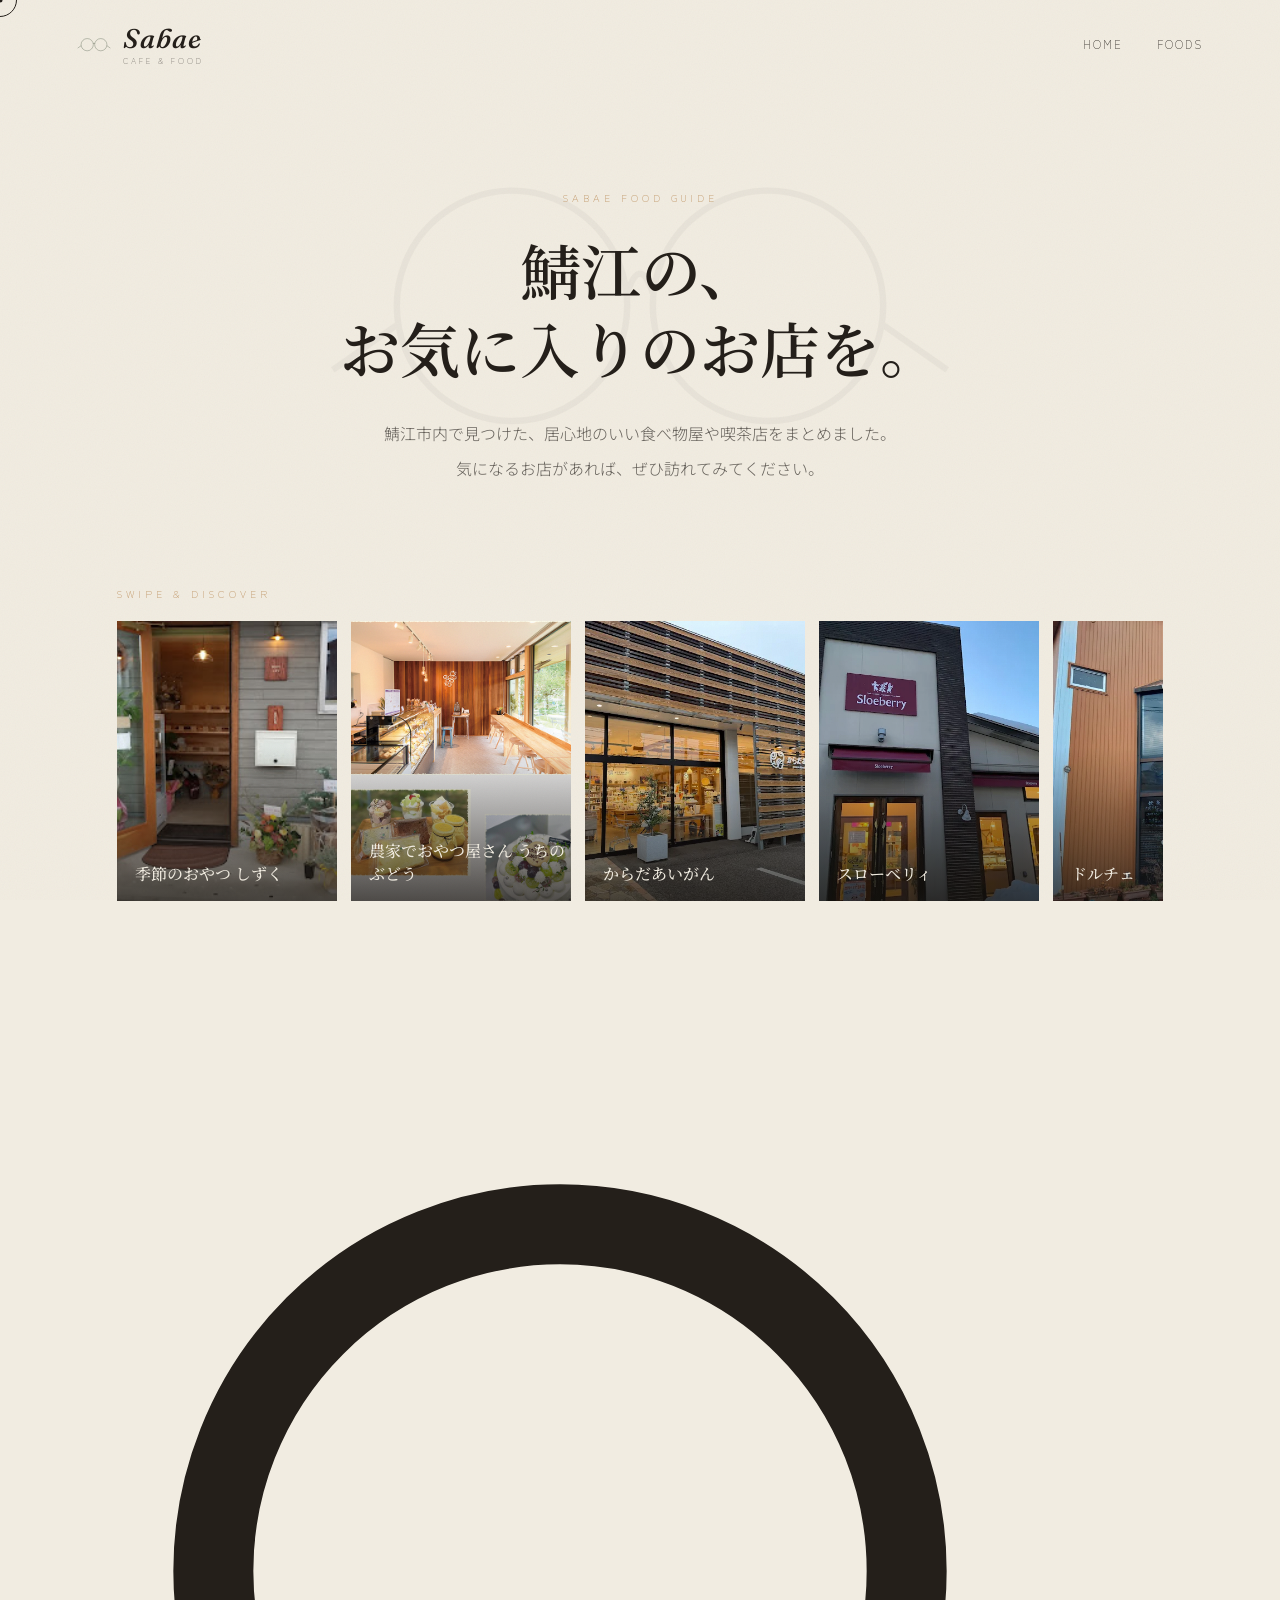
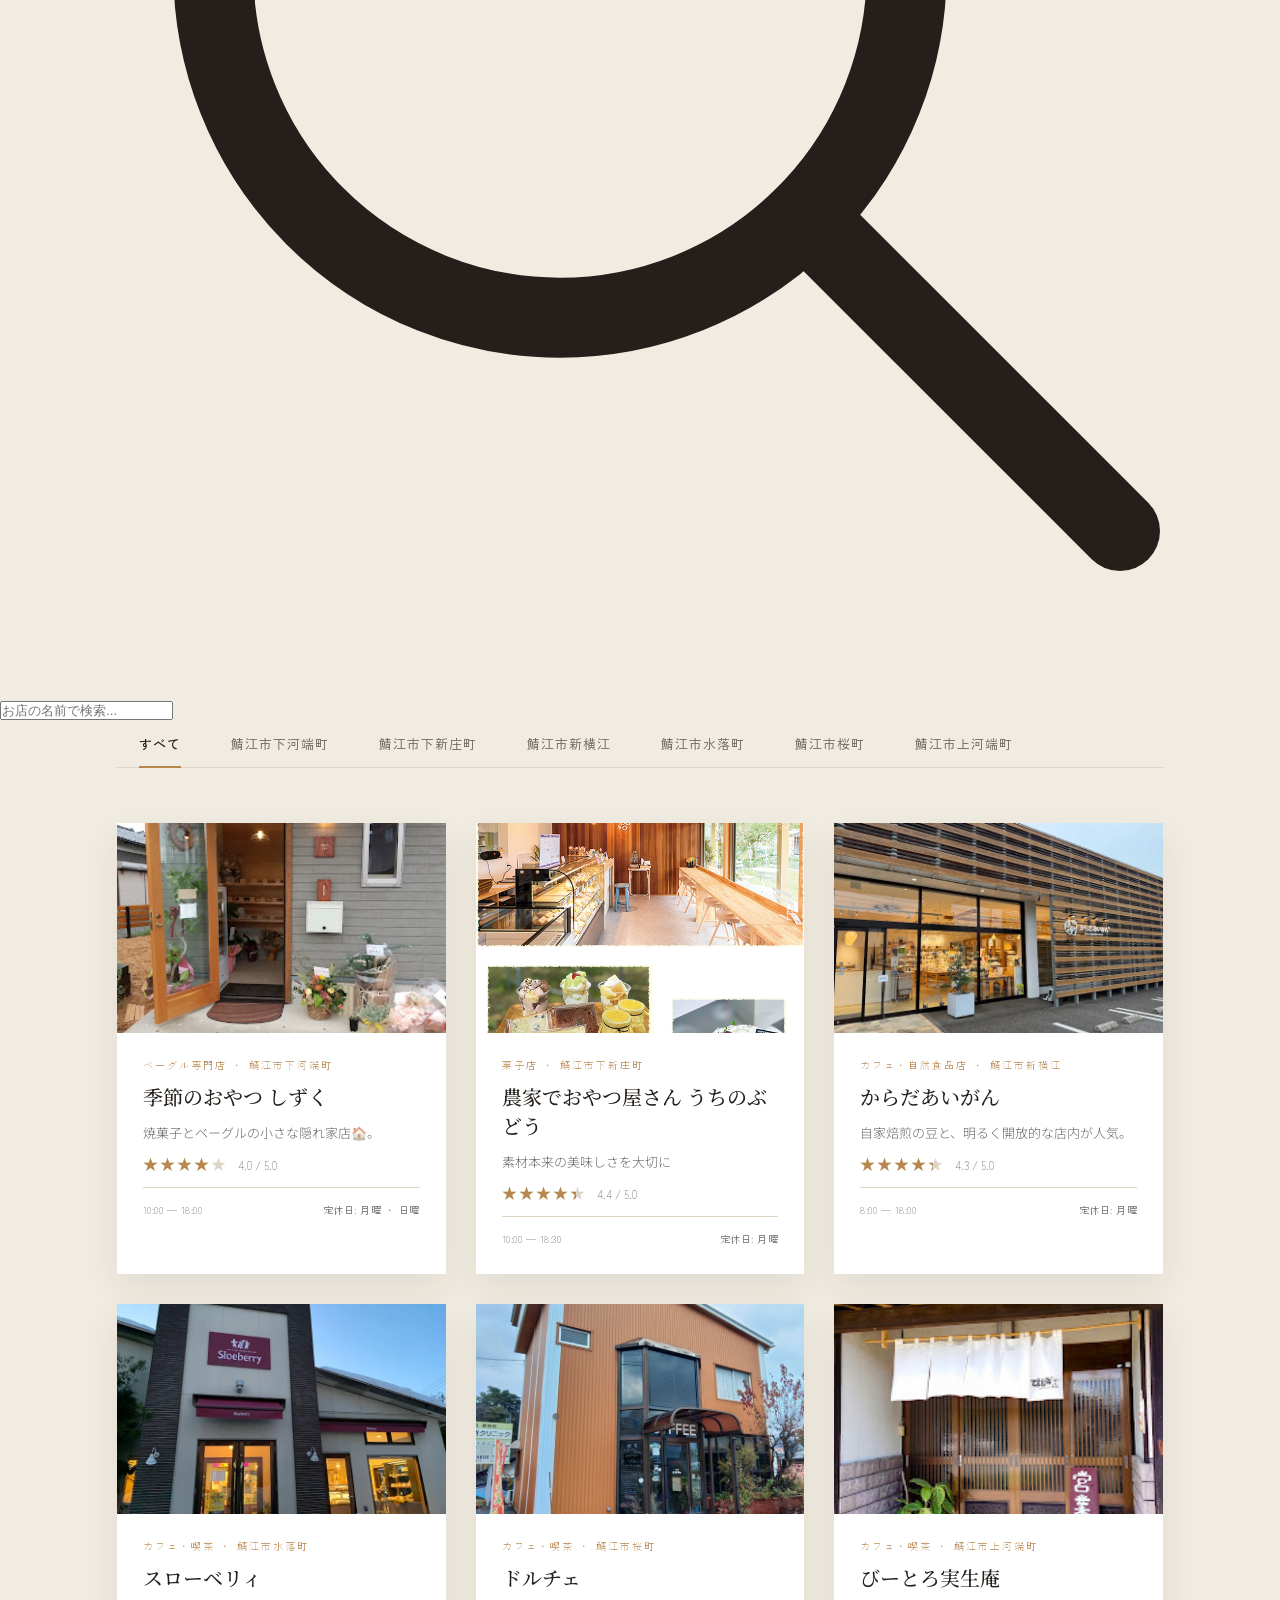
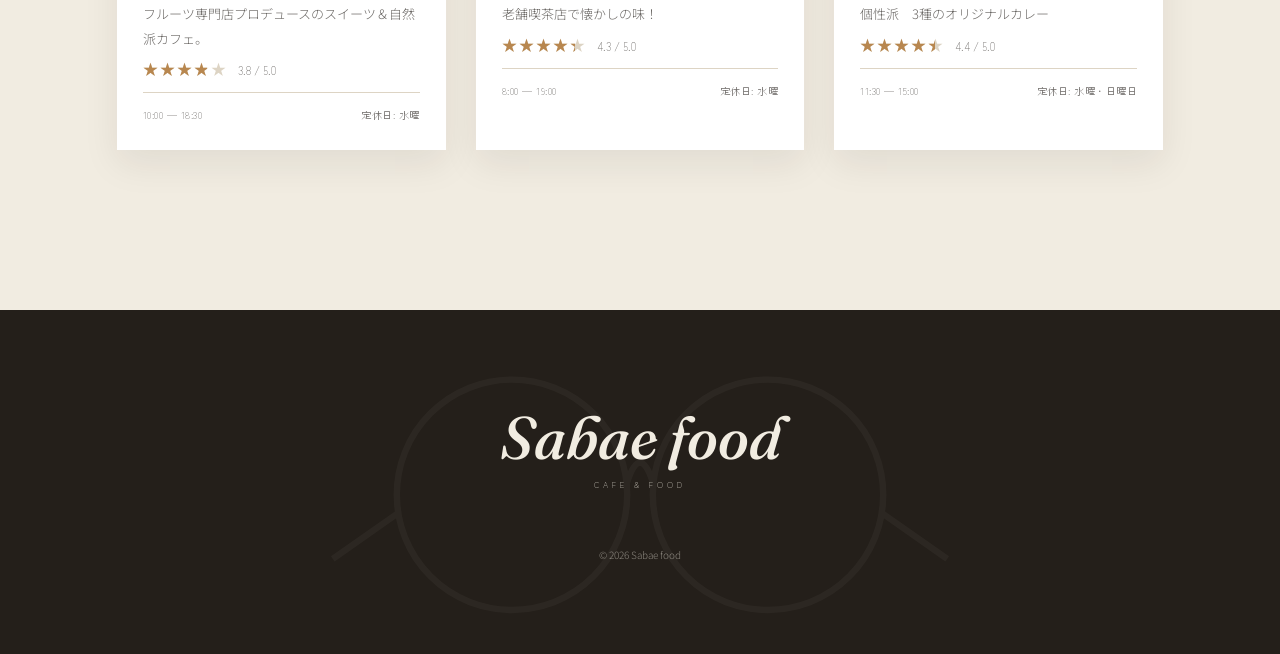
==== cafes.html @ 4b4a10e7 "Add files via upload" ====
<!DOCTYPE html>
<html lang="ja">

<head>
    <meta charset="UTF-8">
    <meta name="viewport" content="width=device-width, initial-scale=1.0">

    <title>鯖江の食べ物 Sabae food</title>

    <link rel="preconnect" href="https://fonts.googleapis.com">
    <link rel="preconnect" href="https://fonts.gstatic.com" crossorigin>
    <link href="https://fonts.googleapis.com/css2?family=Fraunces:ital,opsz,wght@0,9..144,300;0,9..144,500;1,9..144,400;1,9..144,500&family=Noto+Serif+JP:wght@400;500;600&family=Noto+Sans+JP:wght@300;400;500&family=Zen+Kaku+Gothic+New:wght@400;500&display=swap" rel="stylesheet">

    <link rel="stylesheet" href="style.css">
</head>

<body>

    <svg width="0" height="0" style="position:absolute">
        <symbol id="ring-mark" viewBox="0 0 100 100">
            <circle cx="30" cy="52" r="18" fill="none" stroke="currentColor" stroke-width="1" />
            <circle cx="70" cy="52" r="18" fill="none" stroke="currentColor" stroke-width="1" />
            <path d="M48,50 Q50,44 52,50" fill="none" stroke="currentColor" stroke-width="1" />
            <path d="M12,55 L2,62" fill="none" stroke="currentColor" stroke-width="1" />
            <path d="M88,55 L98,62" fill="none" stroke="currentColor" stroke-width="1" />
        </symbol>
    </svg>

    <div class="grain" aria-hidden="true"></div>

    <div class="cursor-dot" aria-hidden="true"></div>
    <div class="cursor-ring" aria-hidden="true"></div>

    <!-- HEADER -->
    <header>
        <a href="index.html" class="logo">
            <svg class="logo-ring" id="logoRing" viewBox="0 0 100 100">
                <use href="#ring-mark"></use>
            </svg>
            <span class="logo-text">
                <span class="logo-word">Sabae</span>
                <small>CAFE & FOOD</small>
            </span>
        </a>

        <nav>
            <a href="index.html">HOME</a>
            <a href="cafes.html" class="active">FOODS</a>
        </nav>
    </header>


    <!-- PAGE INTRO -->
    <section class="cafes-hero">

        <svg class="intro-watermark" viewBox="0 0 100 100" aria-hidden="true">
            <use href="#ring-mark"></use>
        </svg>

        <p class="section-label">SABAE FOOD GUIDE</p>

        <h1>
            鯖江の、<br>
            お気に入りのお店を。
        </h1>

        <p class="cafes-hero-text">
            鯖江市内で見つけた、居心地のいい食べ物屋や喫茶店をまとめました。
            気になるお店があれば、ぜひ訪れてみてください。
        </p>

    </section>


    <!-- SWIPE DISCOVER -->
    <section class="swipe-section">

        <p class="section-label swipe-label">SWIPE &amp; DISCOVER</p>

        <div class="swipe-strip" id="swipeStrip">
            <!-- cafes-render.js がここに写真を自動で並べます -->
        </div>

    </section>


    <!-- SEARCH -->
    <section class="search-section">

        <div class="search-bar">
            <svg class="search-icon" viewBox="0 0 24 24" aria-hidden="true">
                <circle cx="10.5" cy="10.5" r="6.5" fill="none" stroke="currentColor" stroke-width="1.5" />
                <line x1="15.5" y1="15.5" x2="21" y2="21" stroke="currentColor" stroke-width="1.5" stroke-linecap="round" />
            </svg>
            <input type="text" id="cafeSearch" class="search-input" placeholder="お店の名前で検索...">
        </div>

    </section>


    <!-- CAFE LIST -->
    <section class="cafes-list">

        <div class="area-filters" id="areaFilters">
            <!-- cafes-render.js がここにエリアボタンを自動で並べます -->
        </div>

        <div class="cafe-grid" id="cafeGrid">
            <!-- cafes-render.js がここに自動でカードを並べます -->
        </div>

    </section>


    <!-- DETAIL MODAL -->
    <div class="modal-overlay" id="modalOverlay">

        <div class="modal" id="modalCard">

            <button class="modal-close" id="modalClose" aria-label="閉じる">&times;</button>

            <div class="modal-image">
                <img id="modalImage" src="" alt="">
            </div>

            <div class="modal-body">

                <p class="modal-genre" id="modalGenre"></p>

                <h3 id="modalName"></h3>

                <p class="modal-comment" id="modalComment"></p>

                <div class="rating-row">
                    <span class="stars stars--light" id="modalStars"></span>
                    <span class="rating-num rating-num--light" id="modalRatingNum"></span>
                </div>

            <div class="modal-meta">
                    <p><span>ADDRESS</span><span id="modalAddress"></span></p>
                    <p><span>OPEN</span><span id="modalHours"></span></p>
                    <p><span>CLOSED</span><span id="modalClosed"></span></p>
                </div>

                <div class="modal-map">
                    <iframe
                        id="modalMapFrame"
                        src=""
                        loading="lazy"
                        referrerpolicy="no-referrer-when-downgrade">
                    </iframe>
                </div>

            </div>

        </div>

    </div>     
    <!-- FOOTER -->
    <footer>

        <svg class="footer-ring" viewBox="0 0 100 100" aria-hidden="true">
            <use href="#ring-mark"></use>
        </svg>

        <div class="footer-logo">
            Sabae food
        </div>

        <p>
            CAFE & FOOD
        </p>

        <small>
            © 2026 Sabae food
        </small>

    </footer>


    <script src="script.js"></script>
    <script src="cafes-data.js?v=4"></script>
    <script src="cafes-render.js?v=4"></script>

</body>

</html>
---- style.css ----
@import url('https://fonts.googleapis.com/css2?family=Fraunces:ital,opsz,wght@0,9..144,300;0,9..144,500;1,9..144,400;1,9..144,500&family=Noto+Serif+JP:wght@400;500;600&family=Noto+Sans+JP:wght@300;400;500&family=Zen+Kaku+Gothic+New:wght@400;500&display=swap');


:root {

    /* -- kinari / ink / forest / amber / washi / ember -- */
    --kinari: #f1ece1;
    --sumi:   #241f1a;
    --mori:   #4b5a45;
    --kohaku: #b8874f;
    --washi:  #ddd4c4;
    --beni:   #9c5031;

    --sumi-soft: rgba(36, 31, 26, 0.68);

    --font-display: "Fraunces", serif;
    --font-jp-head: "Noto Serif JP", serif;
    --font-body: "Noto Sans JP", sans-serif;
    --font-utility: "Zen Kaku Gothic New", sans-serif;

}


* {
    margin: 0;
    padding: 0;
    box-sizing: border-box;
}


html {
    scroll-behavior: smooth;
}


body {
    background: var(--kinari);
    color: var(--sumi);
    font-family: var(--font-body);
    font-weight: 300;
    overflow-x: hidden;
}


@media (pointer: fine) {
    body.cursor-active,
    body.cursor-active a,
    body.cursor-active button {
        cursor: none;
    }
}


/* =========================
   TEXTURE + CURSOR
========================= */

.grain {
    position: fixed;
    inset: 0;

    z-index: 999;

    pointer-events: none;

    opacity: 0.05;
    mix-blend-mode: multiply;

    background-image: url("data:image/svg+xml;utf8,<svg xmlns='http://www.w3.org/2000/svg'><filter id='n'><feTurbulence type='fractalNoise' baseFrequency='0.85' numOctaves='2' stitchTiles='stitch'/></filter><rect width='100%25' height='100%25' filter='url(%23n)'/></svg>");
}


.cursor-dot,
.cursor-ring {
    position: fixed;
    top: 0;
    left: 0;

    pointer-events: none;

    z-index: 1200;

    border-radius: 50%;

    transform: translate(-50%, -50%);

    opacity: 0;

    transition: opacity 0.3s;
}


.cursor-dot {
    width: 5px;
    height: 5px;

    background: var(--sumi);
}


.cursor-ring {
    width: 34px;
    height: 34px;

    border: 1px solid var(--sumi);

    transition: opacity 0.3s, width 0.25s, height 0.25s, border-color 0.25s;
}


.cursor-ring.hovering {
    width: 54px;
    height: 54px;

    border-color: var(--kohaku);
}


body.cursor-active .cursor-dot,
body.cursor-active .cursor-ring {
    opacity: 1;
}


/* =========================
   RING MARK (shared signature)
========================= */

svg[viewBox="0 0 100 100"] use,
.logo-ring,
.hero-ring,
.intro-watermark,
.story-watermark,
.footer-ring {
    color: currentColor;
}


/* =========================
   INTRO LOADER（開いた瞬間の演出）
========================= */

body.intro-active {
    overflow: hidden;
}


.intro-loader {
    position: fixed;
    inset: 0;

    z-index: 2000;

    display: flex;
    flex-direction: column;
    align-items: center;
    justify-content: center;
    gap: 26px;

    background: var(--sumi);

    clip-path: circle(150% at 50% 50%);

    transition:
        clip-path 0.9s cubic-bezier(.83, 0, .17, 1) 2.15s,
        transform 0.9s cubic-bezier(.83, 0, .17, 1) 2.15s,
        opacity 0.5s ease 2.6s;
}


.intro-loader.hide {
    clip-path: circle(0% at 50% 50%);
    transform: scale(1.1);
    opacity: 0;
    pointer-events: none;
}


.intro-shockwave {
    position: absolute;

    top: 50%;
    left: 50%;
    transform: translate(-50%, -50%);

    width: 120px;
    height: 120px;

    border: 1px solid var(--kohaku);
    border-radius: 50%;

    opacity: 0.9;

    animation: shockwaveExpand 1.1s cubic-bezier(.16, 1, .3, 1) forwards 0.05s;
}


@keyframes shockwaveExpand {
    to {
        width: 1000px;
        height: 1000px;
        border-width: 0;
        opacity: 0;
    }
}


.intro-loader-ring {
    width: 78px;
    height: 78px;

    color: var(--kinari);

    opacity: 0;

    filter: drop-shadow(0 0 14px rgba(184, 135, 79, 0.85));

    animation: introRingBurst 0.7s cubic-bezier(.34, 1.56, .64, 1) forwards;
}


@keyframes introRingBurst {
    0% {
        opacity: 0;
        transform: scale(0.2) rotate(-140deg);
    }
    65% {
        opacity: 1;
        transform: scale(1.18) rotate(10deg);
    }
    100% {
        opacity: 1;
        transform: scale(1) rotate(0deg);
    }
}


.intro-loader-ring circle,
.intro-loader-ring path {
    stroke-width: 0.8;

    stroke-dasharray: 300;
    stroke-dashoffset: 300;

    animation: introRingDraw 0.5s cubic-bezier(.65, 0, .35, 1) forwards 0.1s;
}

.intro-loader-ring circle:nth-child(1) { animation-delay: 0.1s; }
.intro-loader-ring circle:nth-child(2) { animation-delay: 0.16s; }
.intro-loader-ring path:nth-child(3) { animation-delay: 0.22s; }
.intro-loader-ring path:nth-child(4) { animation-delay: 0.28s; }
.intro-loader-ring path:nth-child(5) { animation-delay: 0.34s; }


@keyframes introRingDraw {
    to {
        stroke-dashoffset: 0;
    }
}


.intro-loader-text {
    display: flex;
    flex-direction: column;
    align-items: center;

    color: var(--kinari);
}


.intro-loader-word {
    font-family: var(--font-display);
    font-style: italic;
    font-weight: 500;

    font-size: 48px;
    letter-spacing: 22px;

    opacity: 0;

    text-shadow: 0 0 22px rgba(184, 135, 79, 0.55);

    animation: introWordPunch 0.65s cubic-bezier(.34, 1.56, .64, 1) forwards 0.55s;
}


@keyframes introWordPunch {
    0% {
        opacity: 0;
        letter-spacing: 22px;
        transform: scale(1.6);
    }
    60% {
        opacity: 1;
        letter-spacing: 0px;
        transform: scale(0.95);
    }
    100% {
        opacity: 1;
        letter-spacing: 2px;
        transform: scale(1);
    }
}


.intro-loader-line {
    display: block;

    width: 0;
    height: 2px;

    margin: 14px 0;

    background: var(--kohaku);
    box-shadow: 0 0 12px rgba(184, 135, 79, 0.9);

    animation: introLineSnap 0.25s cubic-bezier(.65, 0, .35, 1) forwards 1.05s;
}


@keyframes introLineSnap {
    to {
        width: 90px;
    }
}


.intro-loader-text small {
    font-family: var(--font-utility);
    font-size: 10px;
    letter-spacing: 7px;

    opacity: 0;

    animation: introSmallIn 0.5s ease forwards 1.25s;
}


@keyframes introSmallIn {
    to {
        opacity: 0.75;
    }
}


.intro-flash {
    position: absolute;
    inset: 0;

    background: var(--kinari);

    opacity: 0;

    pointer-events: none;

    animation: introFlashPulse 0.3s ease forwards 1.95s;
}


@keyframes introFlashPulse {
    0% {
        opacity: 0;
    }
    50% {
        opacity: 0.9;
    }
    100% {
        opacity: 0;
    }
}


/* =========================
   HEADER
========================= */

header {
    position: fixed;
    top: 0;
    left: 0;

    width: 100%;

    padding: 22px 6%;

    display: flex;
    justify-content: space-between;
    align-items: center;

    z-index: 1000;

    transition: 0.4s;
}


header.scrolled {
    background: rgba(241, 236, 225, 0.92);
    backdrop-filter: blur(10px);

    padding: 15px 6%;
}


.logo {
    display: flex;
    align-items: center;
    gap: 12px;

    color: var(--sumi);
    text-decoration: none;
}


.logo-ring {
    width: 34px;
    height: 34px;

    color: var(--mori);

    transform: rotate(var(--scroll-rotate, 0deg));

    transition: color 0.3s;
}


.logo-text {
    display: flex;
    flex-direction: column;
}


.logo-word {
    font-family: var(--font-display);
    font-style: italic;
    font-weight: 500;

    font-size: 27px;
    letter-spacing: 1px;
}


.logo-text small {
    font-family: var(--font-utility);
    font-size: 8px;
    letter-spacing: 3px;

    color: var(--sumi-soft);
}


nav {
    display: flex;
    gap: 34px;
}


nav a {
    position: relative;

    display: flex;
    align-items: center;
    gap: 6px;

    color: inherit;
    text-decoration: none;

    font-family: var(--font-utility);
    font-size: 11px;
    letter-spacing: 2px;
}


.nav-index {
    font-family: var(--font-jp-head);
    font-size: 11px;

    color: var(--kohaku);

    opacity: 0.85;
}


nav a::after {
    content: "";

    position: absolute;

    left: 0;
    bottom: -6px;

    width: 0;
    height: 1px;

    background: var(--sumi);

    transition: 0.3s;
}


nav a:hover::after {
    width: 100%;
}


/* =========================
   HERO
========================= */

.hero {
    height: 100vh;

    position: relative;

    overflow: hidden;
}


.hero-image {
    position: absolute;

    inset: 0;

    background:
        linear-gradient(
            rgba(24, 20, 16, 0.4),
            rgba(24, 20, 16, 0.45)
        ),
        url("cafes.jpg");

    background-size: cover;
    background-position: center;

    transform: scale(1.05);

    animation: heroZoom 8s ease forwards;
}


@keyframes heroZoom {

    to {
        transform: scale(1);
    }

}


.hero-ring {
    position: absolute;

    right: -90px;
    top: -90px;

    width: 420px;
    height: 420px;

    color: var(--kinari);
    opacity: 0.35;

    stroke-dasharray: 300;
    stroke-dashoffset: 300;

    animation: ringDraw 2.4s 0.4s ease forwards;
}


.hero-ring circle,
.hero-ring path {
    stroke-dasharray: 300;
    stroke-dashoffset: 300;

    animation: ringDraw 2.6s ease forwards;
}


.hero-ring circle:nth-child(1) { animation-delay: 0.3s; }
.hero-ring circle:nth-child(2) { animation-delay: 0.6s; }
.hero-ring path:nth-child(3) { animation-delay: 0.9s; }
.hero-ring path:nth-child(4) { animation-delay: 1.1s; }
.hero-ring path:nth-child(5) { animation-delay: 1.3s; }


@keyframes ringDraw {

    to {
        stroke-dashoffset: 0;
    }

}


.hero-content {
    position: absolute;

    left: 9%;
    bottom: 13%;

    color: white;
}


.small-title {
    font-family: var(--font-utility);
    font-size: 10px;
    letter-spacing: 4px;

    margin-bottom: 25px;
}


.hero h1 {
    font-family: var(--font-display);

    font-size: clamp(50px, 7vw, 105px);

    font-weight: 400;

    line-height: 0.95;

    letter-spacing: -1px;

    margin-bottom: 35px;
}


.hero h1 em {
    font-style: italic;
    font-weight: 300;

    color: var(--washi);
}


.hero-description {
    font-size: 14px;
    line-height: 2;

    margin-bottom: 35px;
}


.scroll-button {
    display: inline-flex;
    align-items: center;
    gap: 12px;

    color: white;
    text-decoration: none;

    font-family: var(--font-utility);
    font-size: 10px;
    letter-spacing: 3px;
}


.scroll-ring {
    width: 9px;
    height: 9px;

    border-radius: 50%;
    border: 1px solid white;

    position: relative;
}


.scroll-ring::after {
    content: "";

    position: absolute;
    inset: -6px;

    border-radius: 50%;
    border: 1px solid rgba(255, 255, 255, 0.4);

    animation: pulseRing 2.4s ease-out infinite;
}


@keyframes pulseRing {

    0% {
        transform: scale(0.6);
        opacity: 0.9;
    }

    100% {
        transform: scale(1.8);
        opacity: 0;
    }

}


/* =========================
   COMMON
========================= */

.section-label {
    font-family: var(--font-utility);
    font-size: 10px;
    letter-spacing: 4px;

    color: var(--kohaku);

    margin-bottom: 25px;
}


h2 {
    font-family: var(--font-jp-head);
    font-weight: 500;
}


/* =========================
   INTRO
========================= */

.intro {
    position: relative;

    text-align: center;

    max-width: 750px;

    margin: auto;

    padding: 170px 30px;
}


.intro-watermark {
    position: absolute;

    top: 50%;
    left: 50%;

    width: 640px;
    height: 640px;

    transform: translate(-50%, -50%);

    color: var(--sumi);
    opacity: 0.035;

    z-index: -1;
}


.intro h2 {
    font-size: clamp(38px, 5vw, 62px);

    line-height: 1.3;

    margin-bottom: 40px;
}


.intro-text {
    max-width: 560px;

    margin: auto;

    line-height: 2.3;

    color: var(--sumi-soft);
}


.drop-cap {
    float: left;

    font-family: var(--font-jp-head);
    font-weight: 600;
    font-size: 60px;
    line-height: 0.8;

    color: var(--mori);

    margin: 6px 8px 0 0;
}


/* =========================
   ABOUT
========================= */

.about {
    max-width: 1250px;

    margin: auto;

    padding: 80px 6% 170px;

    display: grid;

    grid-template-columns: 1.2fr 1fr;

    gap: 100px;

    align-items: center;
}


.about-image {
    position: relative;
}


.about-image img {
    width: 100%;

    height: 650px;

    object-fit: cover;
}


.margin-note {
    position: absolute;

    right: -30px;
    bottom: 40px;

    max-width: 190px;

    background: var(--kinari);

    padding: 18px 20px;

    font-family: var(--font-jp-head);
    font-size: 13px;
    line-height: 1.9;

    color: var(--sumi);

    box-shadow: 0 12px 30px rgba(36, 31, 26, 0.18);

    transform: rotate(-3deg);
}


.about-text h2 {
    font-size: clamp(42px, 5vw, 68px);

    line-height: 1.1;

    margin-bottom: 45px;
}


.about-text p:not(.section-label) {
    color: var(--sumi-soft);

    line-height: 2;

    margin-bottom: 20px;
}


.line-button {
    display: inline-flex;
    align-items: center;
    gap: 10px;

    margin-top: 25px;

    color: var(--sumi);

    text-decoration: none;

    font-family: var(--font-utility);
    font-size: 10px;

    letter-spacing: 3px;

    border-bottom: 1px solid var(--sumi);

    padding-bottom: 10px;
}


.line-button svg {
    width: 14px;
    height: 14px;

    color: var(--kohaku);

    transition: transform 0.4s;
}


.line-button:hover svg {
    transform: rotate(90deg);
}


/* =========================
   STORY
========================= */

.story {
    position: relative;

    text-align: center;

    max-width: 720px;

    margin: auto;

    padding: 160px 30px;
}


.story-watermark {
    position: absolute;

    top: 50%;
    left: 50%;

    width: 560px;
    height: 560px;

    transform: translate(-50%, -50%);

    color: var(--sumi);
    opacity: 0.03;

    z-index: -1;
}


.story h2 {
    font-size: clamp(38px, 5vw, 60px);

    line-height: 1.3;

    margin-bottom: 45px;
}


.story-text {
    max-width: 560px;

    margin: 0 auto 24px;

    line-height: 2.3;

    color: var(--sumi-soft);
}


.story-text:last-child {
    margin-bottom: 0;
}


/* =========================
   GALLERY
========================= */

.gallery-section {
    padding: 160px 6%;
}


.gallery-title {
    max-width: 1200px;

    margin: auto auto 60px;
}


.gallery-title h2 {
    font-size: clamp(50px, 6vw, 80px);
}


.gallery {
    max-width: 1200px;

    margin: auto;

    display: grid;

    grid-template-columns: 2fr 1fr 1fr;

    gap: 15px;

    align-items: stretch;
}


.gallery div {
    overflow: hidden;

    position: relative;
}


.gallery div::after {
    content: "";

    position: absolute;
    inset: 0;

    background: var(--sumi);

    clip-path: circle(0% at 50% 50%);

    transition: clip-path 0.6s ease;

    pointer-events: none;
}


.gallery div:hover::after {
    clip-path: circle(75% at 50% 50%);

    opacity: 0.12;
}


.gallery img {
    width: 100%;
    height: 100%;

    min-height: 350px;

    object-fit: cover;

    filter: grayscale(0.15);

    transition: transform 1s ease, filter 1s ease;
}


.gallery div:hover img {
    transform: scale(1.06);

    filter: grayscale(0);
}


.gallery-large img {
    min-height: 550px;
}


/* ---- タップ／ホバーで店名を表示するラベル ---- */

.gallery-tap {
    cursor: pointer;
}


.gallery-label {
    position: absolute;

    left: 20px;
    bottom: 20px;

    z-index: 2;

    color: var(--kinari);

    font-family: var(--font-jp-head);
    font-weight: 500;
    font-size: 16px;

    opacity: 0;
    transform: translateY(8px);

    transition: opacity 0.35s ease, transform 0.35s ease;

    pointer-events: none;
}


.gallery-tap.tapped .gallery-label,
.gallery-tap:hover .gallery-label {
    opacity: 1;
    transform: translateY(0);
}


/* =========================
   ACCESS
========================= */

.access {
    position: relative;

    background: var(--sumi);

    color: var(--kinari);

    padding: 140px 8%;

    display: grid;

    grid-template-columns: 1fr 1fr;

    gap: 100px;

    align-items: center;

    overflow: hidden;
}


.access-pattern {
    position: absolute;
    inset: 0;

    width: 100%;
    height: 100%;

    color: var(--kinari);
    opacity: 0.045;
}


.access-text {
    position: relative;
    z-index: 1;
}


.access-text h2 {
    font-size: clamp(55px, 6vw, 85px);

    line-height: 1.05;

    margin-bottom: 70px;
}


.info p {
    display: flex;

    flex-direction: column;

    border-top: 1px solid rgba(241, 236, 225, 0.2);

    padding: 20px 0;

    font-size: 13px;
}


.info span {
    display: flex;
    align-items: center;
    gap: 8px;

    font-family: var(--font-utility);
    font-size: 9px;

    letter-spacing: 3px;

    opacity: 0.55;

    margin-bottom: 7px;
}


.pin {
    width: 12px;
    height: 12px;

    color: var(--kohaku);

    opacity: 1;
}


.access-image {
    position: relative;
    z-index: 1;
}


.access-image img {
    width: 100%;

    height: 600px;

    object-fit: cover;

    filter: grayscale(0.25) contrast(1.05);
}


/* =========================
   CAFES DIRECTORY PAGE
========================= */

.cafes-hero {
    position: relative;

    max-width: 780px;

    margin: auto;

    padding: 190px 30px 100px;

    text-align: center;
}


.cafes-hero h1 {
    font-family: var(--font-jp-head);
    font-weight: 600;

    font-size: clamp(38px, 5vw, 60px);

    line-height: 1.3;

    margin-bottom: 30px;
}


.cafes-hero-text {
    max-width: 520px;

    margin: auto;

    line-height: 2.2;

    color: var(--sumi-soft);
}


.cafes-list {
    max-width: 1200px;

    margin: auto;

    padding: 0 6% 160px;
}


/* =========================
   SWIPE & DISCOVER
========================= */

.swipe-section {
    max-width: 1200px;

    margin: 0 auto 100px;

    padding: 0 6%;
}


.swipe-label {
    margin-bottom: 20px;
}


.swipe-strip {
    display: flex;

    gap: 14px;

    overflow-x: auto;

    padding-bottom: 10px;

    scroll-snap-type: x proximity;

    -webkit-overflow-scrolling: touch;
}


.swipe-strip::-webkit-scrollbar {
    height: 4px;
}


.swipe-strip::-webkit-scrollbar-thumb {
    background: var(--washi);
}


.swipe-item {
    position: relative;

    flex: 0 0 220px;

    height: 280px;

    scroll-snap-align: start;

    border: none;

    padding: 0;

    cursor: pointer;

    background-size: cover;
    background-position: center;

    overflow: hidden;

    transition: transform 0.4s ease;
}


.swipe-item::after {
    content: "";

    position: absolute;
    inset: 0;

    background: linear-gradient(to top, rgba(24, 20, 16, 0.75), transparent 55%);
}


.swipe-item:hover {
    transform: translateY(-4px);
}


.swipe-item-label {
    position: absolute;

    left: 18px;
    bottom: 16px;

    z-index: 1;

    color: var(--kinari);

    font-family: var(--font-jp-head);
    font-weight: 500;
    font-size: 16px;

    text-align: left;
}


/* =========================
   DETAIL MODAL
========================= */

.modal-overlay {
    position: fixed;
    inset: 0;

    z-index: 1300;

    display: flex;
    align-items: center;
    justify-content: center;

    padding: 24px;

    background: rgba(24, 20, 16, 0.72);

    opacity: 0;
    pointer-events: none;

    transition: opacity 0.35s ease;
}


.modal-overlay.open {
    opacity: 1;
    pointer-events: auto;
}


.modal {
    position: relative;

    width: 100%;
    max-width: 460px;

    max-height: 86vh;

    overflow-y: auto;

    background: var(--kinari);

    box-shadow: 0 30px 60px rgba(24, 20, 16, 0.35);

    transform: translateY(24px) scale(0.98);

    transition: transform 0.4s ease;
}


.modal-overlay.open .modal {
    transform: translateY(0) scale(1);
}


.modal-close {
    position: absolute;

    top: 14px;
    right: 14px;

    z-index: 2;

    width: 32px;
    height: 32px;

    border: none;
    border-radius: 50%;

    background: rgba(24, 20, 16, 0.55);
    color: white;

    font-size: 20px;
    line-height: 1;

    cursor: pointer;
}


.modal-image {
    height: 220px;

    overflow: hidden;
}


.modal-image img {
    width: 100%;
    height: 100%;

    object-fit: cover;
}


.modal-body {
    padding: 28px 28px 32px;

    display: flex;
    flex-direction: column;

    gap: 12px;
}


.modal-genre {
    font-family: var(--font-utility);
    font-size: 10px;
    letter-spacing: 2px;

    color: var(--kohaku);
}


.modal-body h3 {
    font-family: var(--font-jp-head);
    font-weight: 500;
    font-size: 24px;
}


.modal-comment {
    font-size: 13px;
    line-height: 1.9;

    color: var(--sumi-soft);
}


.modal-meta {
    margin-top: 6px;

    padding-top: 16px;

    border-top: 1px solid var(--washi);

    display: flex;
    flex-direction: column;
    gap: 10px;
}


.modal-meta p {
    display: flex;
    justify-content: space-between;
    gap: 16px;

    font-size: 12px;

    color: var(--sumi-soft);
}


.modal-meta span:first-child {
    font-family: var(--font-utility);
    font-size: 10px;
    letter-spacing: 1px;

    color: var(--sumi);

    flex-shrink: 0;
}


.modal-map {
    margin-top: 16px;
    height: 180px;
    overflow: hidden;
}

.modal-map iframe {
    width: 100%;
    height: 100%;
    border: 0;
}


.area-filters {
    display: flex;
    flex-wrap: wrap;
    gap: 6px;

    margin-bottom: 55px;

    border-bottom: 1px solid var(--washi);
}


.area-filter-btn {
    position: relative;

    font-family: var(--font-utility);
    font-size: 13px;
    letter-spacing: 1px;

    color: var(--sumi-soft);

    background: transparent;

    border: none;

    padding: 14px 22px;

    cursor: pointer;

    transition: color 0.3s;
}


.area-filter-btn::after {
    content: "";

    position: absolute;

    left: 22px;
    right: 22px;
    bottom: -1px;

    height: 2px;

    background: var(--kohaku);

    transform: scaleX(0);
    transform-origin: center;

    transition: transform 0.3s ease;
}


.area-filter-btn:hover {
    color: var(--sumi);
}


.area-filter-btn.active {
    color: var(--sumi);
    font-weight: 500;
}


.area-filter-btn.active::after {
    transform: scaleX(1);
}


.cafe-grid {
    display: grid;

    grid-template-columns: repeat(auto-fill, minmax(300px, 1fr));

    gap: 30px;
}


.cafe-card {
    display: flex;
    flex-direction: column;

    background: white;

    text-decoration: none;
    color: var(--sumi);

    overflow: hidden;

    box-shadow: 0 14px 34px rgba(36, 31, 26, 0.08);

    transition: transform 0.4s ease, box-shadow 0.4s ease;
}


.cafe-card:hover {
    transform: translateY(-6px);

    box-shadow: 0 20px 40px rgba(36, 31, 26, 0.14);
}


.cafe-card-image {
    height: 210px;

    overflow: hidden;
}


.cafe-card-image img {
    width: 100%;
    height: 100%;

    object-fit: cover;

    transition: transform 0.8s ease;
}


.cafe-card:hover .cafe-card-image img {
    transform: scale(1.06);
}


.cafe-card-body {
    padding: 24px 26px 28px;

    display: flex;
    flex-direction: column;
    gap: 10px;
}


.cafe-card-genre {
    font-family: var(--font-utility);
    font-size: 10px;
    letter-spacing: 2px;

    color: var(--kohaku);
}


.cafe-card-body h3 {
    font-family: var(--font-jp-head);
    font-weight: 500;
    font-size: 20px;
}


.cafe-card-comment {
    font-size: 13px;
    line-height: 1.9;

    color: var(--sumi-soft);
}


.cafe-card-meta {
    display: flex;
    justify-content: space-between;

    font-family: var(--font-utility);
    font-size: 10px;
    letter-spacing: 0.5px;

    color: var(--sumi-soft);

    margin-top: 4px;

    padding-top: 14px;

    border-top: 1px solid var(--washi);
}


/* =========================
   RATING (★)
========================= */

.rating-row {
    display: flex;
    align-items: baseline;
    gap: 10px;

    font-size: 13px;
    letter-spacing: normal;
    opacity: 1;
}


.stars {
    --rating: 0;
    --max: 5;

    display: inline-block;
    position: relative;

    font-size: 15px;
    letter-spacing: 2px;
    line-height: 1;

    color: rgba(241, 236, 225, 0.25);
}


.stars::before {
    content: "★★★★★";
}


.stars::after {
    content: "★★★★★";

    position: absolute;
    top: 0;
    left: 0;

    width: calc(var(--rating) / var(--max) * 100%);
    overflow: hidden;
    white-space: nowrap;

    color: var(--kohaku);
}


.rating-num {
    font-family: var(--font-utility);
    font-size: 11px;

    color: var(--kinari);
    opacity: 0.8;
}


/* light-background version, for use on white café cards */

.stars--light {
    color: var(--washi);
}


.rating-num--light {
    color: var(--sumi-soft);
    opacity: 1;
}


/* =========================
   FOOTER
========================= */

footer {
    position: relative;

    background: var(--sumi);

    color: var(--kinari);

    text-align: center;

    padding: 90px 20px;

    overflow: hidden;
}


.footer-ring {
    position: absolute;

    left: 50%;
    top: 50%;

    width: 640px;
    height: 640px;

    transform: translate(-50%, -50%);

    color: var(--kinari);
    opacity: 0.04;
}


.footer-logo {
    position: relative;

    font-family: var(--font-display);
    font-style: italic;
    font-weight: 500;

    font-size: 60px;

    margin-bottom: 5px;
}


footer p {
    position: relative;

    font-family: var(--font-utility);
    font-size: 8px;

    letter-spacing: 4px;

    margin-bottom: 50px;
}


footer small {
    position: relative;

    opacity: 0.5;

    font-size: 10px;
}


/* =========================
   ANIMATION
========================= */

.about,
.story,
.gallery-section,
.access,
.intro {
    opacity: 0;

    transform: translateY(50px);

    transition:
        opacity 1s ease,
        transform 1s ease;
}


.show {
    opacity: 1;

    transform: translateY(0);
}

/* =========================
   MENU
========================= */

.menu {
    max-width: 1200px;
    margin: auto;
    padding: 160px 6%;
}

.menu-heading {
    display: flex;
    justify-content: space-between;
    align-items: flex-end;
    gap: 40px;
    margin-bottom: 70px;
}

.menu-heading h2 {
    font-size: clamp(38px, 5vw, 60px);
    line-height: 1.2;
}

.menu-heading p {
    max-width: 320px;
    color: var(--sumi-soft);
    line-height: 2;
}

.menu-list {
    display: flex;
    flex-direction: column;
}

.menu-item {
    display: flex;
    align-items: center;
    gap: 24px;

    padding: 26px 0;

    border-top: 1px solid var(--washi);
}

.menu-item:last-child {
    border-bottom: 1px solid var(--washi);
}

.menu-mark {
    width: 28px;
    height: 28px;
    flex-shrink: 0;

    color: var(--kohaku);
    opacity: 0.7;
}

.menu-item > div {
    flex: 1;
}

.menu-item h3 {
    font-family: var(--font-jp-head);
    font-weight: 500;
    font-size: 19px;
    margin-bottom: 6px;
}

.menu-item p {
    font-size: 13px;
    color: var(--sumi-soft);
}

.menu-item strong {
    font-family: var(--font-utility);
    font-size: 15px;
    letter-spacing: 0.5px;
}

/* =========================
   MAP
========================= */

.map-section {
    max-width: 1200px;
    margin: auto;
    padding: 160px 6% 0;
}

.map-grid {
    display: grid;
    grid-template-columns: repeat(3, 1fr);
    gap: 20px;
}

.map-item {
    height: 280px;
    overflow: hidden;
    box-shadow: 0 14px 34px rgba(36, 31, 26, 0.08);
}

.map-item iframe {
    width: 100%;
    height: 100%;
    border: 0;
}

/* =========================
   MOBILE
========================= */

@media (max-width: 700px) {

    .swipe-item {
        flex: 0 0 160px;
        height: 210px;
    }

    .modal-image {
        height: 170px;
    }

    header {
        padding: 16px 20px;
    }

    nav {
        gap: 10px;
    }

    nav a {
        font-size: 8px;
        letter-spacing: 1px;
    }

    .nav-index {
        display: none;
    }

    .logo-word {
        font-size: 22px;
    }

    .logo-ring {
        width: 26px;
        height: 26px;
    }

    .hero-content {
        left: 7%;
        bottom: 12%;
    }

    .hero h1 {
        font-size: 50px;
    }

    .hero-ring {
        width: 260px;
        height: 260px;
        right: -60px;
        top: -60px;
    }

    .intro {
        padding: 110px 25px;
    }

    .intro-watermark {
        width: 380px;
        height: 380px;
    }

    .about {
        grid-template-columns: 1fr;
        gap: 60px;
        padding: 50px 25px 100px;
    }

    .about-image img {
        height: 400px;
    }

    .margin-note {
        right: 10px;
        bottom: -30px;
        max-width: 160px;
        font-size: 12px;
    }

    .story {
        padding: 110px 25px;
    }

    .gallery-section {
        padding: 100px 20px;
    }

    .gallery {
        grid-template-columns: 1fr;
    }

    .gallery img,
    .gallery-large img {
        min-height: 350px;
    }

    .access {
        grid-template-columns: 1fr;
        padding: 100px 25px;
        gap: 60px;
    }

    .access-image img {
        height: 400px;
    }

    .footer-ring {
        width: 400px;
        height: 400px;
    }

    .menu-heading {
        flex-direction: column;
        align-items: flex-start;
    }

    .map-grid {
        grid-template-columns: 1fr;
    }

    .map-item {
        height: 220px;
    }

}
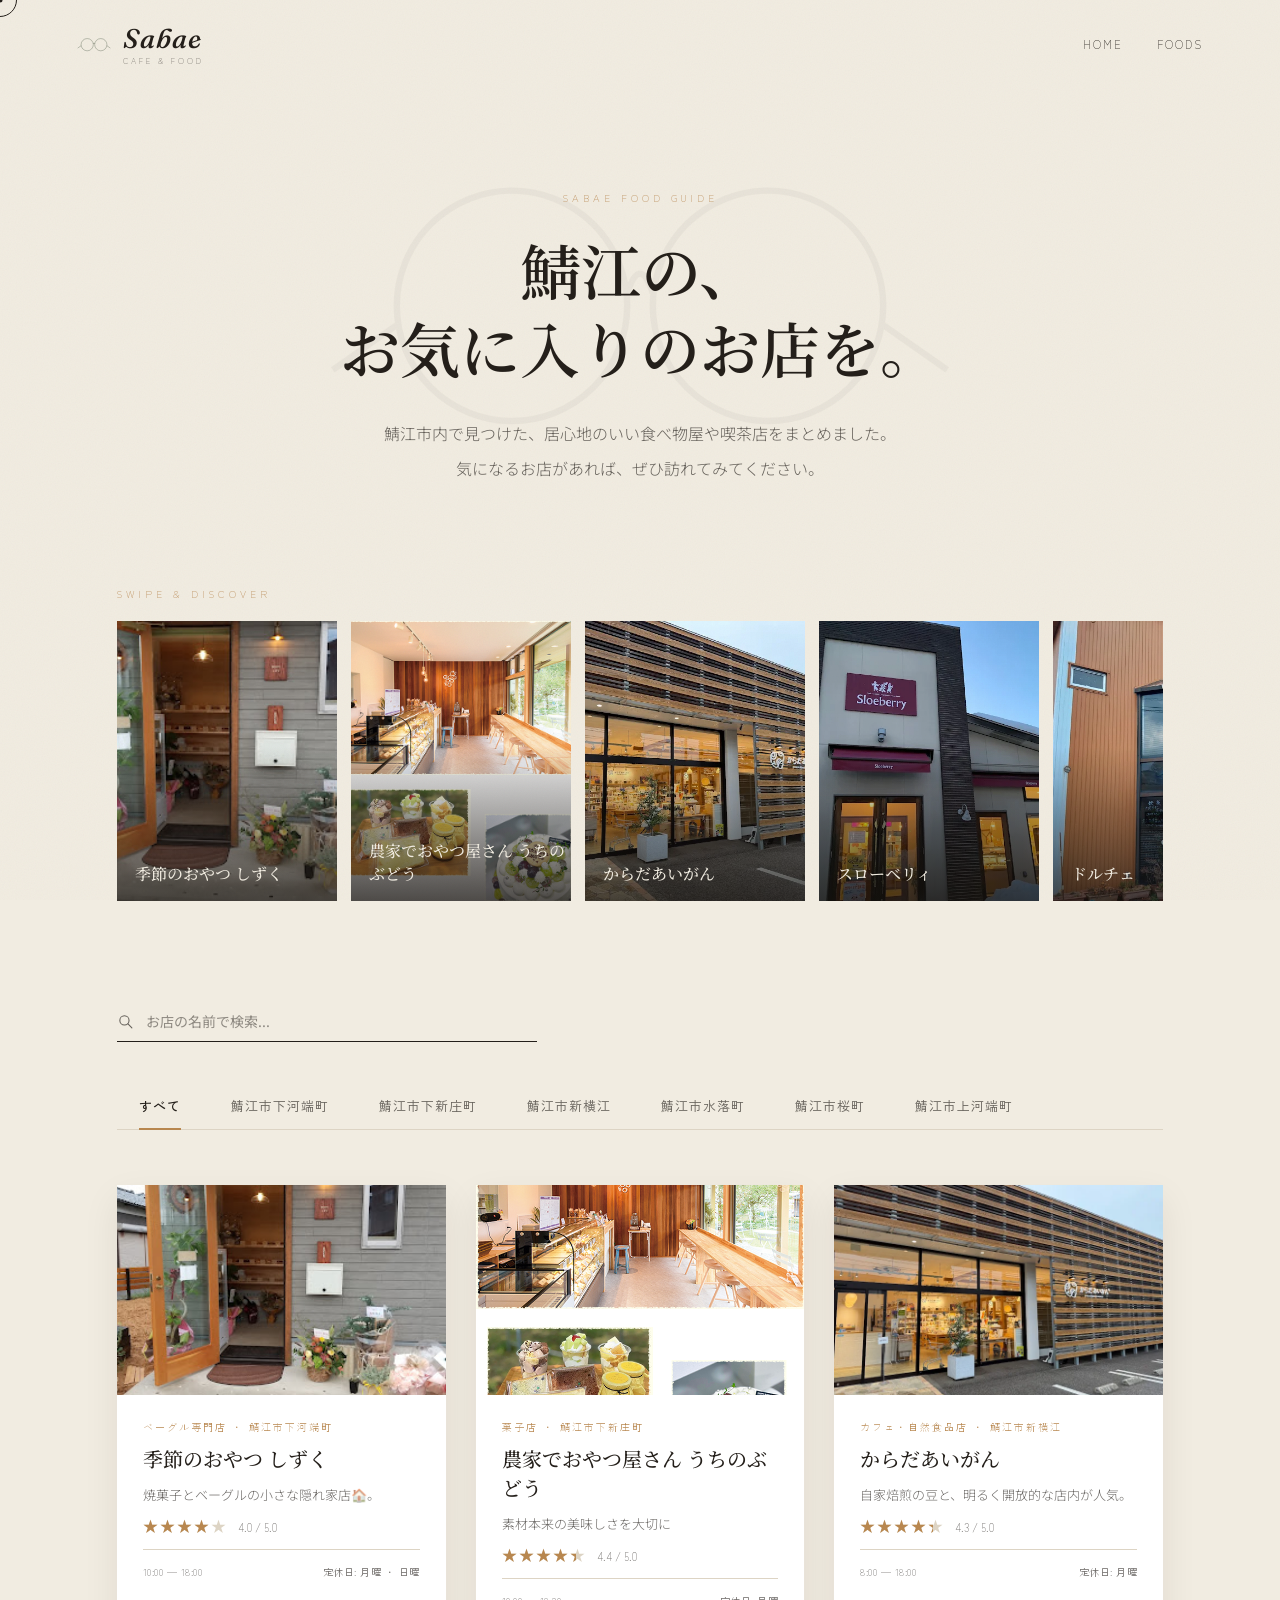
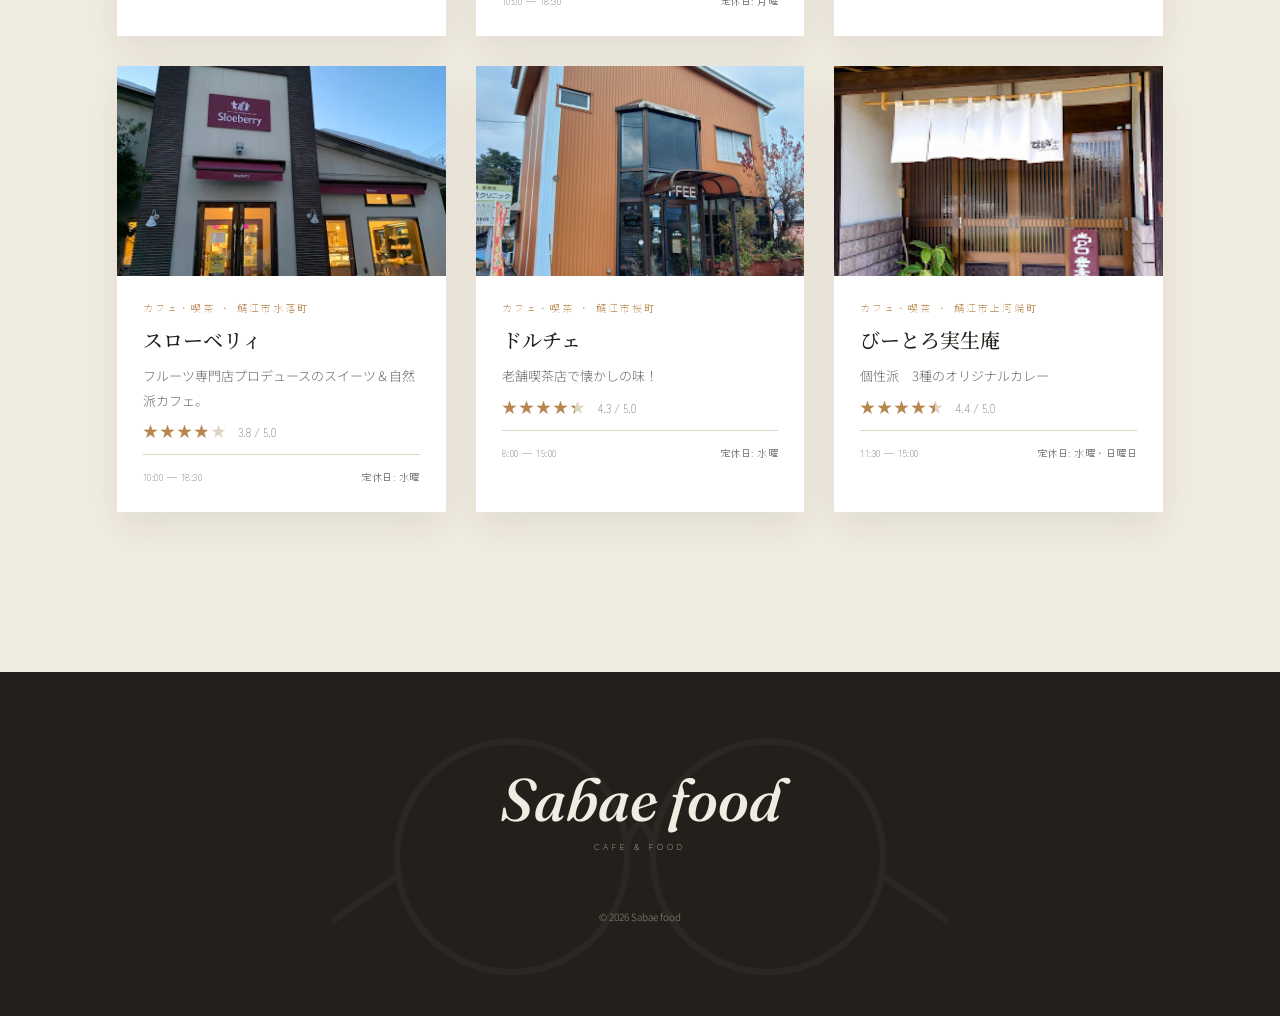
==== commit 40eb17ef: "Add files via upload" ====
--- a/cafes.html
+++ b/cafes.html
@@ -179,8 +179,8 @@
 
 
     <script src="script.js"></script>
-    <script src="cafes-data.js?v=4"></script>
-    <script src="cafes-render.js?v=4"></script>
+    <script src="cafes-data.js?v=5"></script>
+    <script src="cafes-render.js?v=5"></script>
 
 </body>
 
--- a/style.css
+++ b/style.css
@@ -137,6 +137,231 @@
 
 
 /* =========================
+   NEWS OVERLAY（お知らせ一覧）
+========================= */
+
+.news-overlay {
+    position: fixed;
+    inset: 0;
+
+    z-index: 1800;
+
+    display: flex;
+    align-items: center;
+    justify-content: center;
+
+    padding: 24px;
+
+    background: rgba(24, 20, 16, 0.6);
+
+    opacity: 0;
+    pointer-events: none;
+
+    transition: opacity 0.4s ease;
+}
+
+
+.news-overlay.open {
+    opacity: 1;
+    pointer-events: auto;
+}
+
+
+.news-modal {
+    width: 100%;
+    max-width: 420px;
+    max-height: 82vh;
+
+    background: var(--kinari);
+
+    box-shadow: 0 30px 60px rgba(24, 20, 16, 0.35);
+
+    display: flex;
+    flex-direction: column;
+
+    transform: translateY(20px) scale(0.98);
+
+    transition: transform 0.4s ease;
+}
+
+
+.news-overlay.open .news-modal {
+    transform: translateY(0) scale(1);
+}
+
+
+.news-modal-header {
+    display: flex;
+    align-items: center;
+    justify-content: space-between;
+
+    padding: 18px 22px;
+
+    border-bottom: 1px solid var(--washi);
+}
+
+
+.news-modal-tab {
+    font-family: var(--font-jp-head);
+    font-weight: 600;
+    font-size: 15px;
+
+    letter-spacing: 1px;
+
+    color: var(--sumi);
+
+    padding-bottom: 4px;
+
+    border-bottom: 2px solid var(--kohaku);
+}
+
+
+.news-modal-close {
+    width: 28px;
+    height: 28px;
+
+    border: none;
+    border-radius: 50%;
+
+    background: var(--washi);
+    color: var(--sumi);
+
+    font-size: 18px;
+    line-height: 1;
+
+    cursor: pointer;
+}
+
+
+.news-modal-list {
+    overflow-y: auto;
+
+    padding: 16px;
+
+    display: flex;
+    flex-direction: column;
+    gap: 14px;
+}
+
+
+.news-item {
+    background: white;
+
+    overflow: hidden;
+
+    box-shadow: 0 8px 22px rgba(36, 31, 26, 0.08);
+}
+
+
+.news-banner {
+    height: 96px;
+
+    display: flex;
+    align-items: center;
+    justify-content: center;
+
+    position: relative;
+
+    overflow: hidden;
+}
+
+
+.news-banner img {
+    width: 100%;
+    height: 100%;
+
+    object-fit: cover;
+}
+
+
+.news-banner--new {
+    background: linear-gradient(135deg, var(--mori), var(--sumi));
+}
+
+
+.news-banner--normal {
+    background: linear-gradient(135deg, var(--kohaku), var(--beni));
+}
+
+
+.news-banner-label {
+    font-family: var(--font-jp-head);
+    font-weight: 600;
+    font-size: 20px;
+
+    color: var(--kinari);
+
+    letter-spacing: 2px;
+
+    opacity: 0.92;
+}
+
+
+.news-item-body {
+    padding: 14px 16px 16px;
+
+    display: flex;
+    flex-direction: column;
+    gap: 6px;
+}
+
+
+.news-item-meta {
+    display: flex;
+    align-items: center;
+    gap: 8px;
+
+    font-family: var(--font-utility);
+    font-size: 10px;
+}
+
+
+.news-tag {
+    padding: 3px 9px;
+
+    background: var(--washi);
+    color: var(--sumi);
+
+    letter-spacing: 1px;
+}
+
+
+.news-new-badge {
+    padding: 3px 8px;
+
+    background: var(--beni);
+    color: var(--kinari);
+
+    font-weight: 500;
+    letter-spacing: 1px;
+}
+
+
+.news-date {
+    margin-left: auto;
+
+    color: var(--sumi-soft);
+}
+
+
+.news-item-title {
+    font-family: var(--font-jp-head);
+    font-weight: 500;
+    font-size: 15px;
+
+    color: var(--sumi);
+}
+
+
+.news-item-comment {
+    font-size: 12px;
+    line-height: 1.8;
+
+    color: var(--sumi-soft);
+}
+
+
+/* =========================
    INTRO LOADER（開いた瞬間の演出）
 ========================= */
 
@@ -525,23 +750,10 @@
             rgba(24, 20, 16, 0.4),
             rgba(24, 20, 16, 0.45)
         ),
-        url("cafes.jpg");
+        url("hero.gif");
 
     background-size: cover;
     background-position: center;
-
-    transform: scale(1.05);
-
-    animation: heroZoom 8s ease forwards;
-}
-
-
-@keyframes heroZoom {
-
-    to {
-        transform: scale(1);
-    }
-
 }
 
 
@@ -1239,6 +1451,69 @@
     margin: auto;
 
     padding: 0 6% 160px;
+}
+
+
+/* =========================
+   SEARCH
+========================= */
+
+.search-section {
+    max-width: 1200px;
+
+    margin: 0 auto 40px;
+
+    padding: 0 6%;
+}
+
+
+.search-bar {
+    position: relative;
+
+    display: flex;
+    align-items: center;
+
+    max-width: 420px;
+
+    border-bottom: 1px solid var(--sumi);
+
+    padding-bottom: 10px;
+}
+
+
+.search-icon {
+    width: 17px;
+    height: 17px;
+
+    color: var(--sumi-soft);
+
+    flex-shrink: 0;
+
+    margin-right: 12px;
+}
+
+
+.search-input {
+    flex: 1;
+
+    border: none;
+    background: transparent;
+
+    font-family: var(--font-body);
+    font-size: 14px;
+
+    color: var(--sumi);
+}
+
+
+.search-input::placeholder {
+    color: var(--sumi-soft);
+    opacity: 0.7;
+}
+
+
+.search-input:focus {
+    outline: none;
 }
 
 
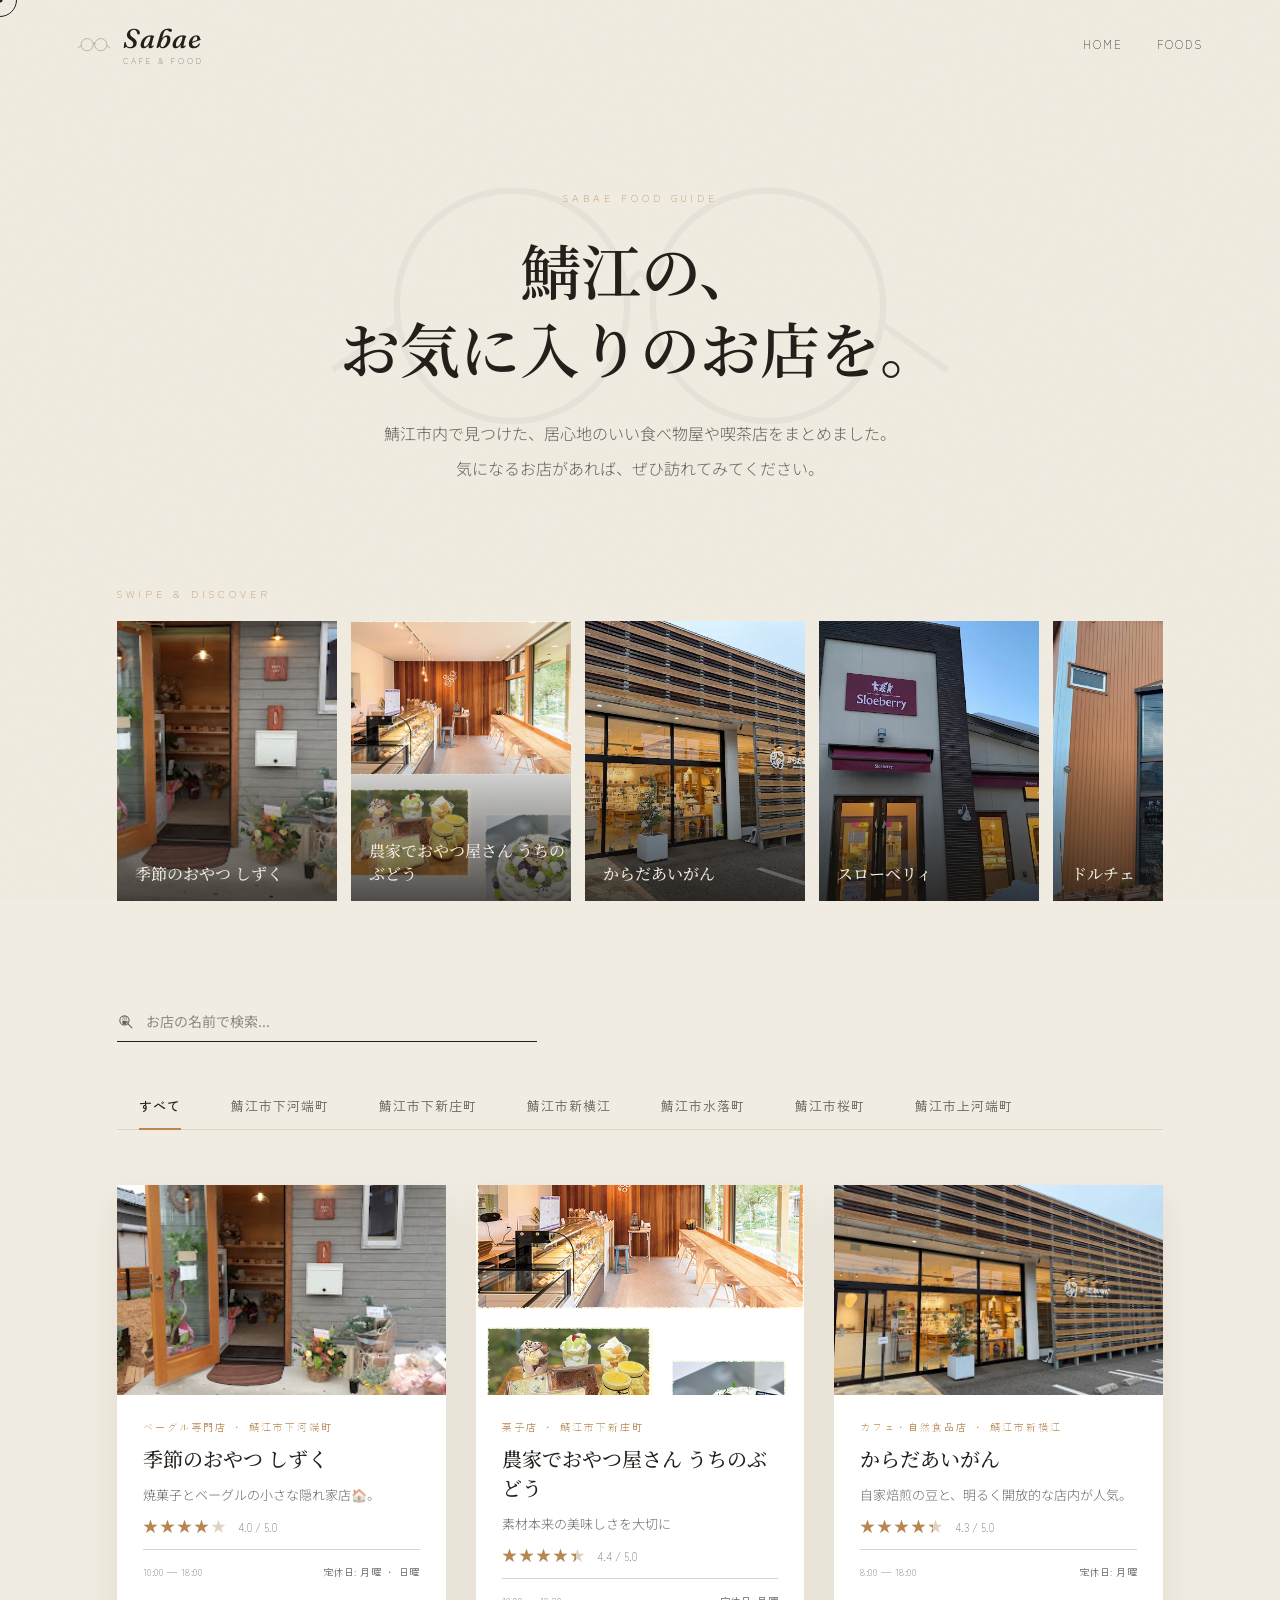
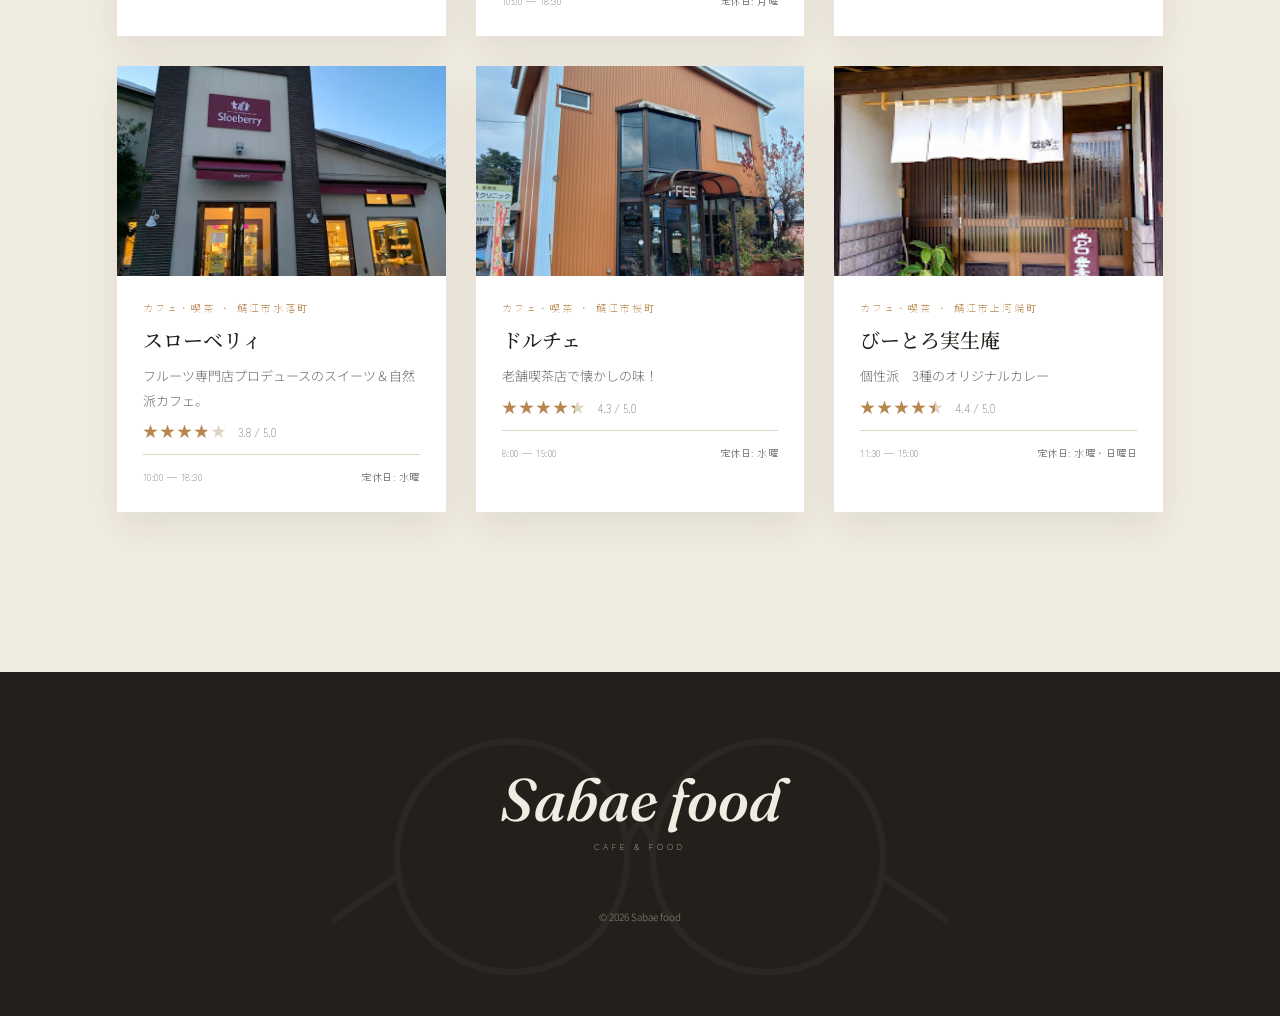
==== commit 2e04a26f: "Add files via upload" ====
--- a/cafes.html
+++ b/cafes.html
@@ -91,6 +91,11 @@
             <svg class="search-icon" viewBox="0 0 24 24" aria-hidden="true">
                 <circle cx="10.5" cy="10.5" r="6.5" fill="none" stroke="currentColor" stroke-width="1.5" />
                 <line x1="15.5" y1="15.5" x2="21" y2="21" stroke="currentColor" stroke-width="1.5" stroke-linecap="round" />
+                <path d="M7.5 11h6v2.3a3 3 0 01-3 3h0a3 3 0 01-3-3V11z" fill="currentColor" />
+                <path d="M13.4 11.7h0.9a1.1 1.1 0 010 2.2h-0.9" fill="none" stroke="currentColor" stroke-width="0.9" />
+                <path d="M8 9c0-1 1-1 1-2s-1-1-1-2" fill="none" stroke="currentColor" stroke-width="0.9" stroke-linecap="round" />
+                <path d="M10.5 9c0-1 1-1 1-2s-1-1-1-2" fill="none" stroke="currentColor" stroke-width="0.9" stroke-linecap="round" />
+                <path d="M13 9c0-1 1-1 1-2s-1-1-1-2" fill="none" stroke="currentColor" stroke-width="0.9" stroke-linecap="round" />
             </svg>
             <input type="text" id="cafeSearch" class="search-input" placeholder="お店の名前で検索...">
         </div>
--- a/style.css
+++ b/style.css
@@ -179,6 +179,8 @@
     display: flex;
     flex-direction: column;
 
+    overflow: hidden;
+
     transform: translateY(20px) scale(0.98);
 
     transition: transform 0.4s ease;
@@ -234,7 +236,11 @@
 
 
 .news-modal-list {
+    flex: 1;
+    min-height: 0;
+
     overflow-y: auto;
+    -webkit-overflow-scrolling: touch;
 
     padding: 16px;
 
@@ -358,6 +364,46 @@
     line-height: 1.8;
 
     color: var(--sumi-soft);
+}
+
+
+/* 画面の高さが低いとき（スマホ横画面など）は、ポップアップをコンパクトにする */
+@media (max-height: 500px) {
+
+    .news-overlay {
+        padding: 10px;
+    }
+
+    .news-modal {
+        max-height: 94vh;
+    }
+
+    .news-modal-header {
+        padding: 10px 16px;
+    }
+
+    .news-modal-list {
+        padding: 10px;
+        gap: 8px;
+    }
+
+    .news-banner {
+        height: 56px;
+    }
+
+    .news-banner-label {
+        font-size: 15px;
+    }
+
+    .news-item-body {
+        padding: 8px 12px 10px;
+        gap: 3px;
+    }
+
+    .news-item-comment {
+        display: none;
+    }
+
 }
 
 
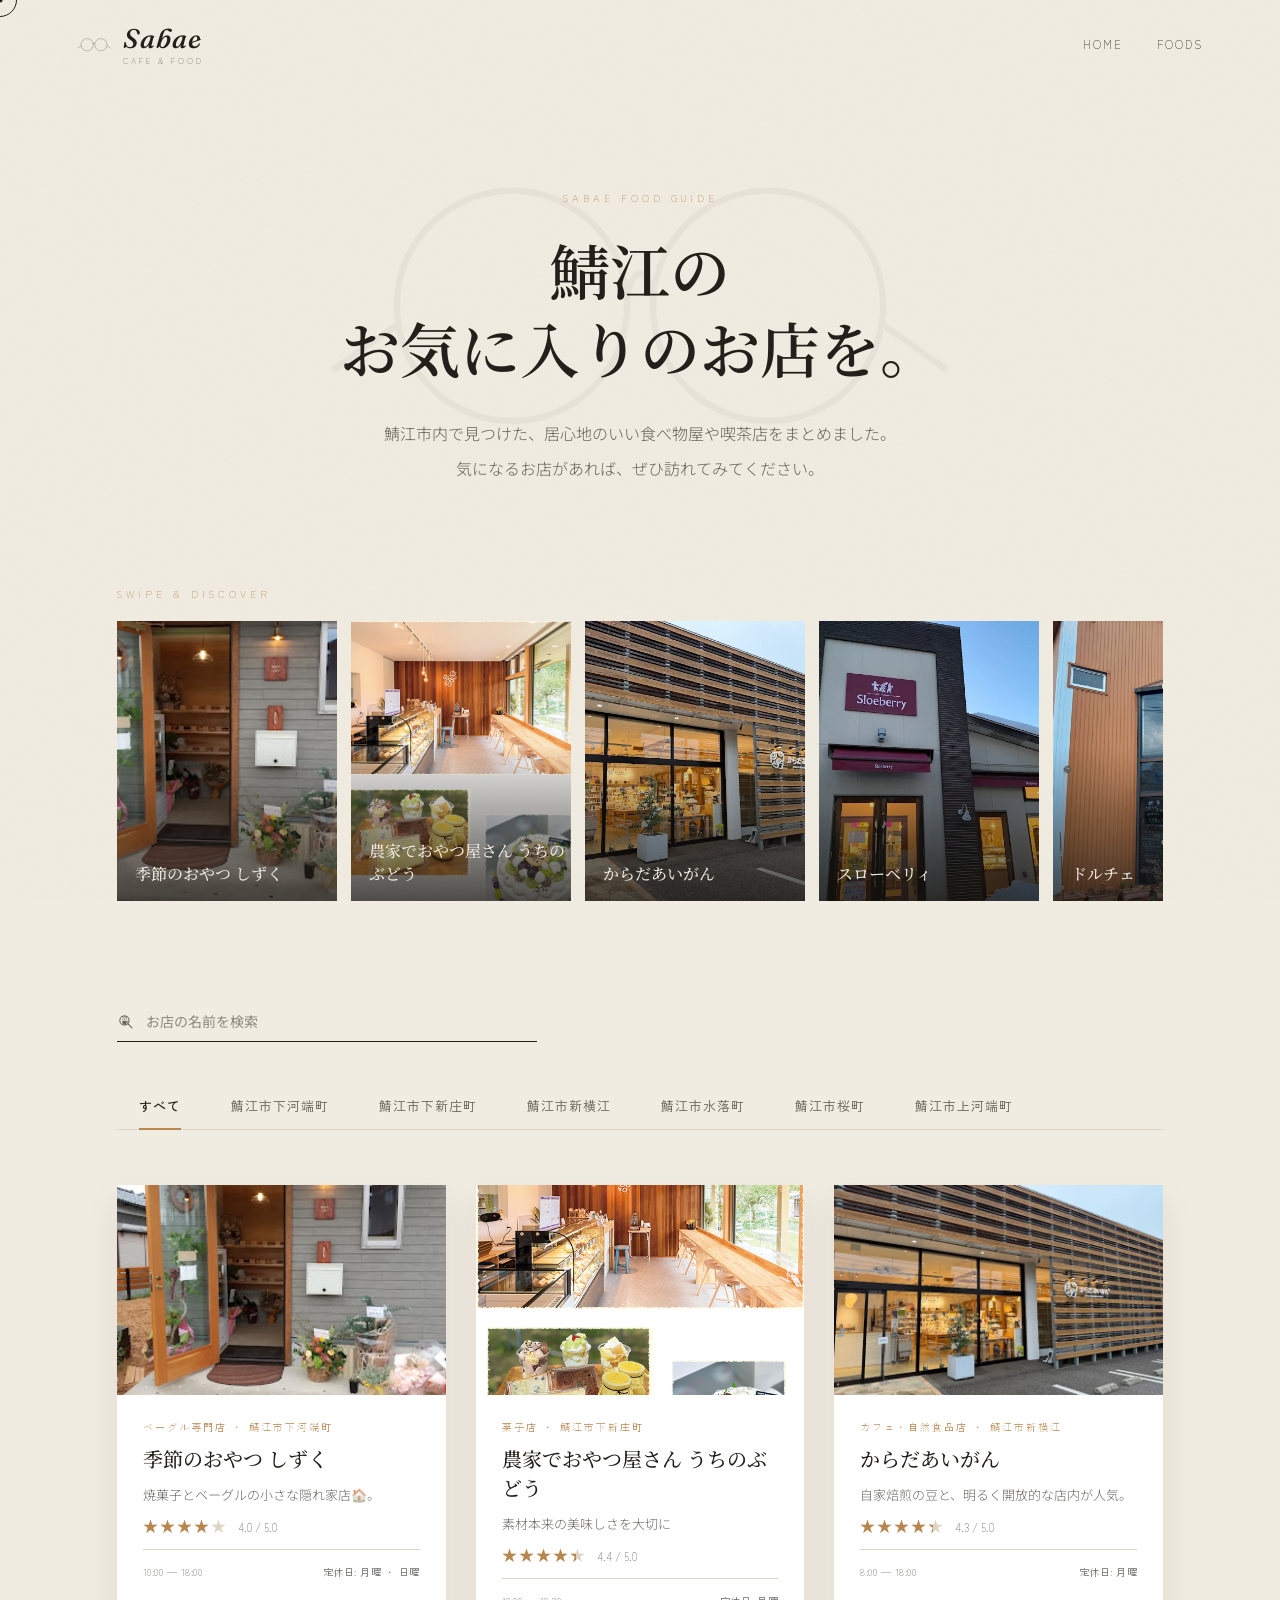
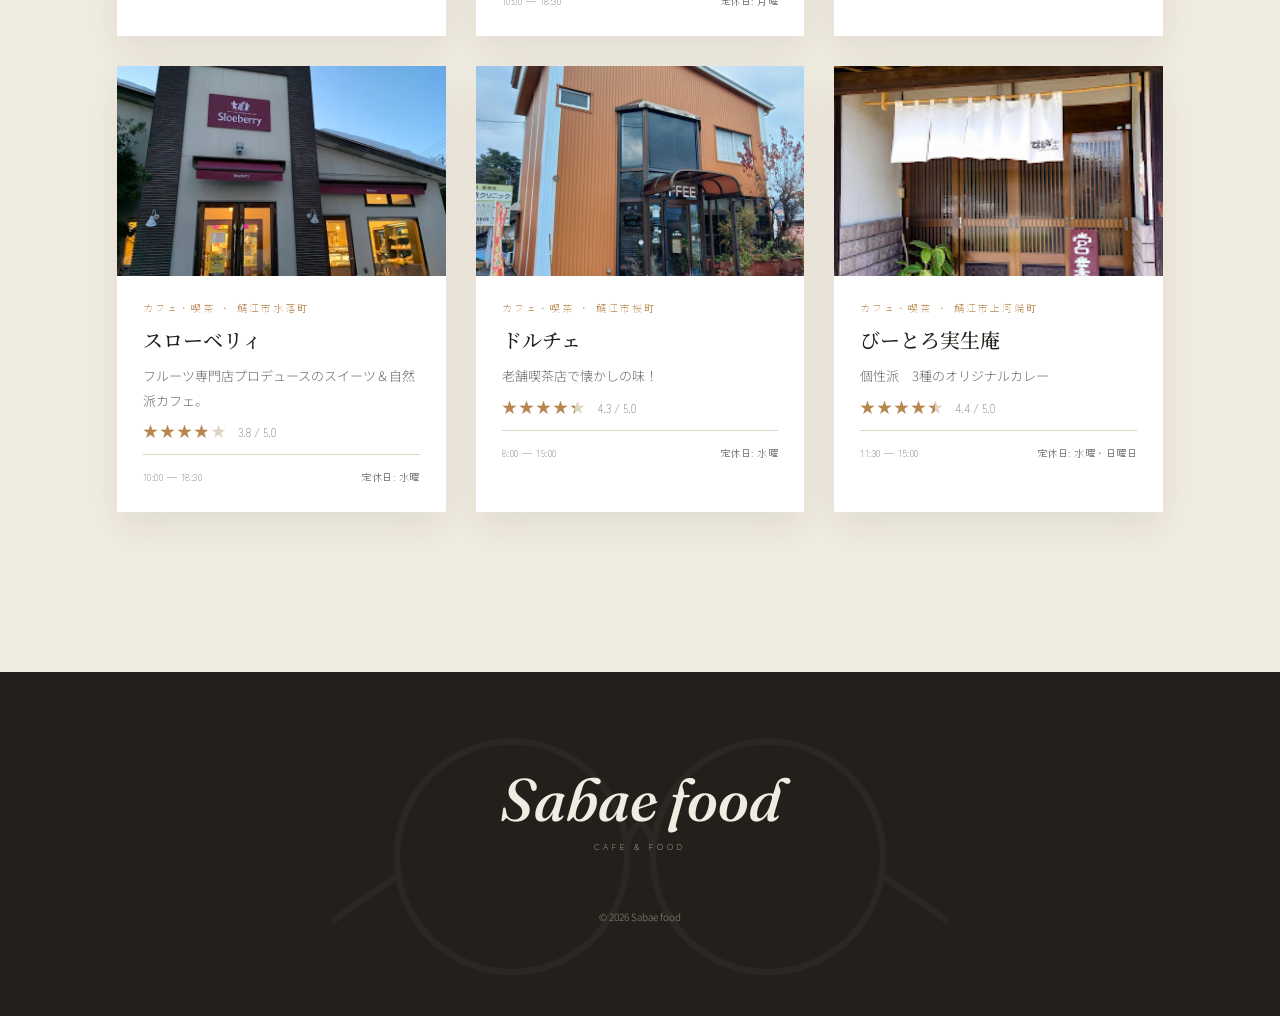
==== commit f5a93efb: "Add files via upload" ====
--- a/cafes.html
+++ b/cafes.html
@@ -60,7 +60,7 @@
         <p class="section-label">SABAE FOOD GUIDE</p>
 
         <h1>
-            鯖江の、<br>
+            鯖江の<br>
             お気に入りのお店を。
         </h1>
 
@@ -97,7 +97,7 @@
                 <path d="M10.5 9c0-1 1-1 1-2s-1-1-1-2" fill="none" stroke="currentColor" stroke-width="0.9" stroke-linecap="round" />
                 <path d="M13 9c0-1 1-1 1-2s-1-1-1-2" fill="none" stroke="currentColor" stroke-width="0.9" stroke-linecap="round" />
             </svg>
-            <input type="text" id="cafeSearch" class="search-input" placeholder="お店の名前で検索...">
+            <input type="text" id="cafeSearch" class="search-input" placeholder="お店の名前を検索">
         </div>
 
     </section>
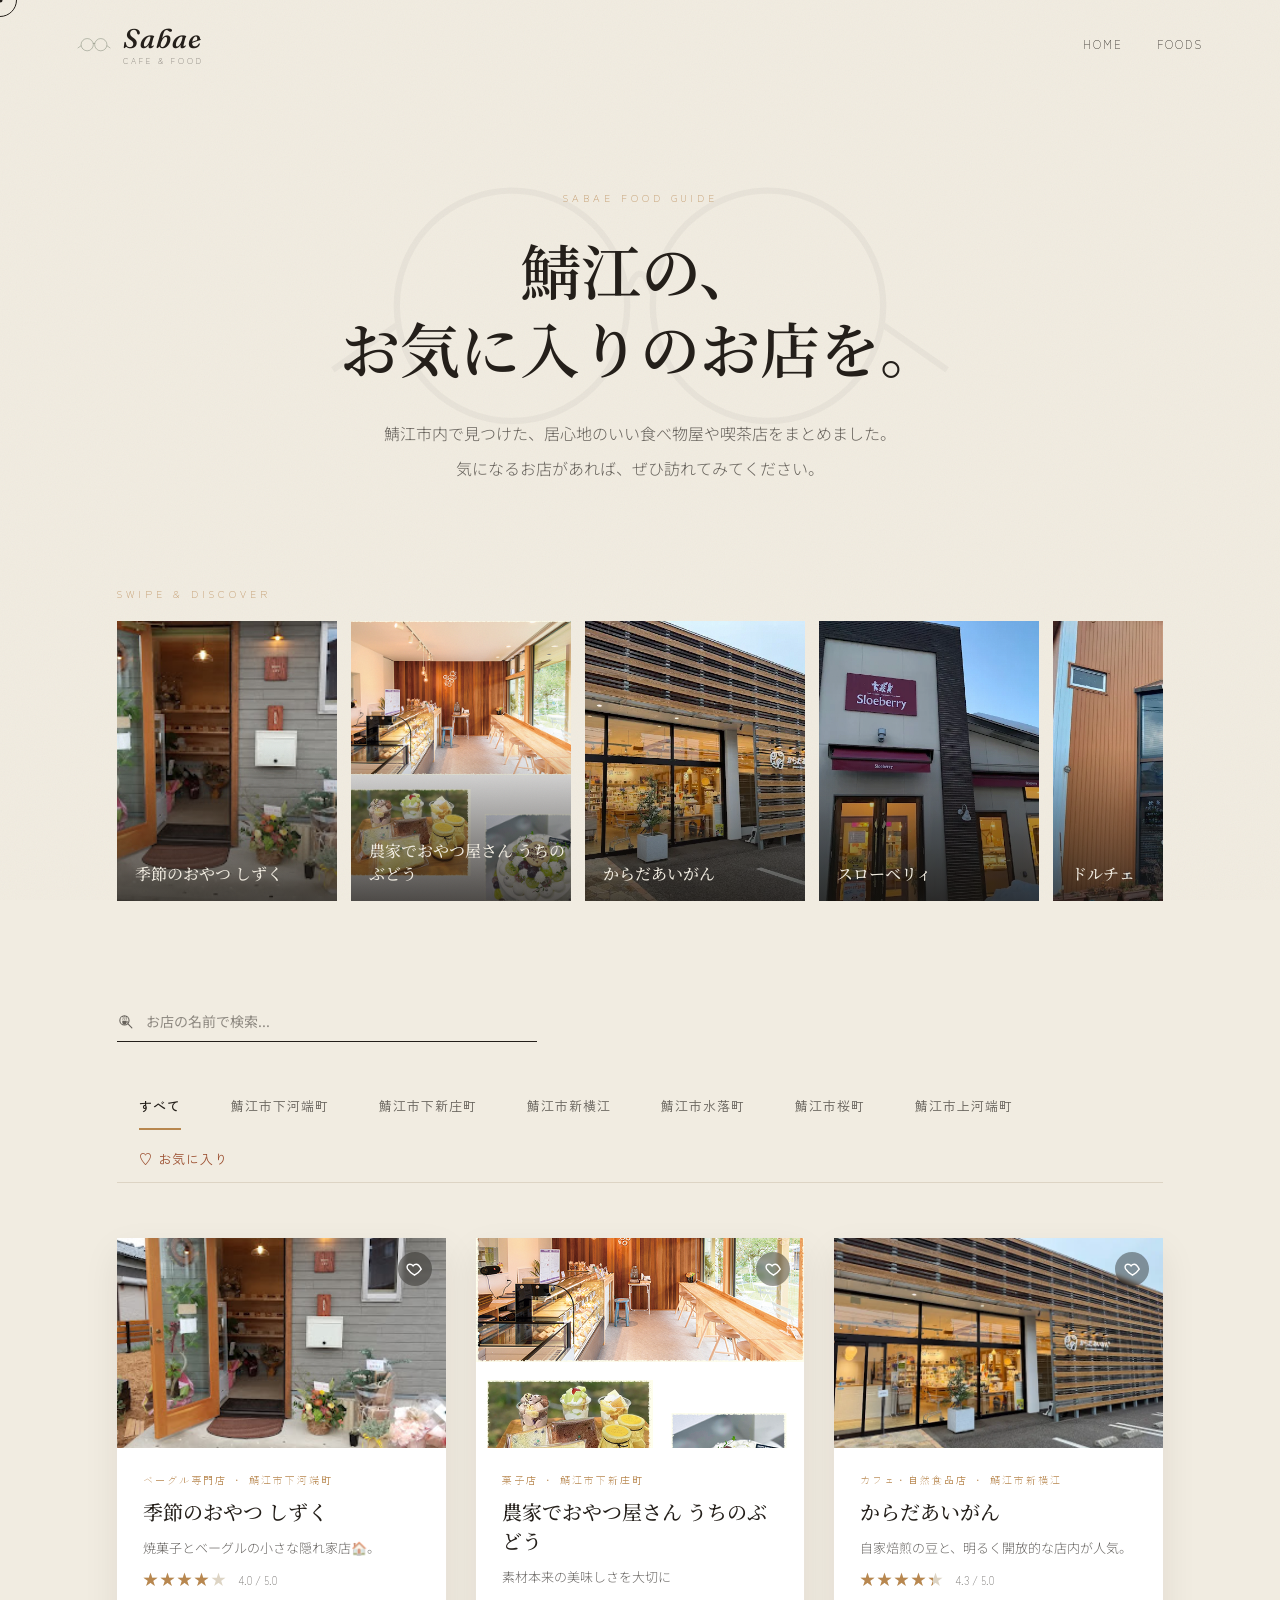
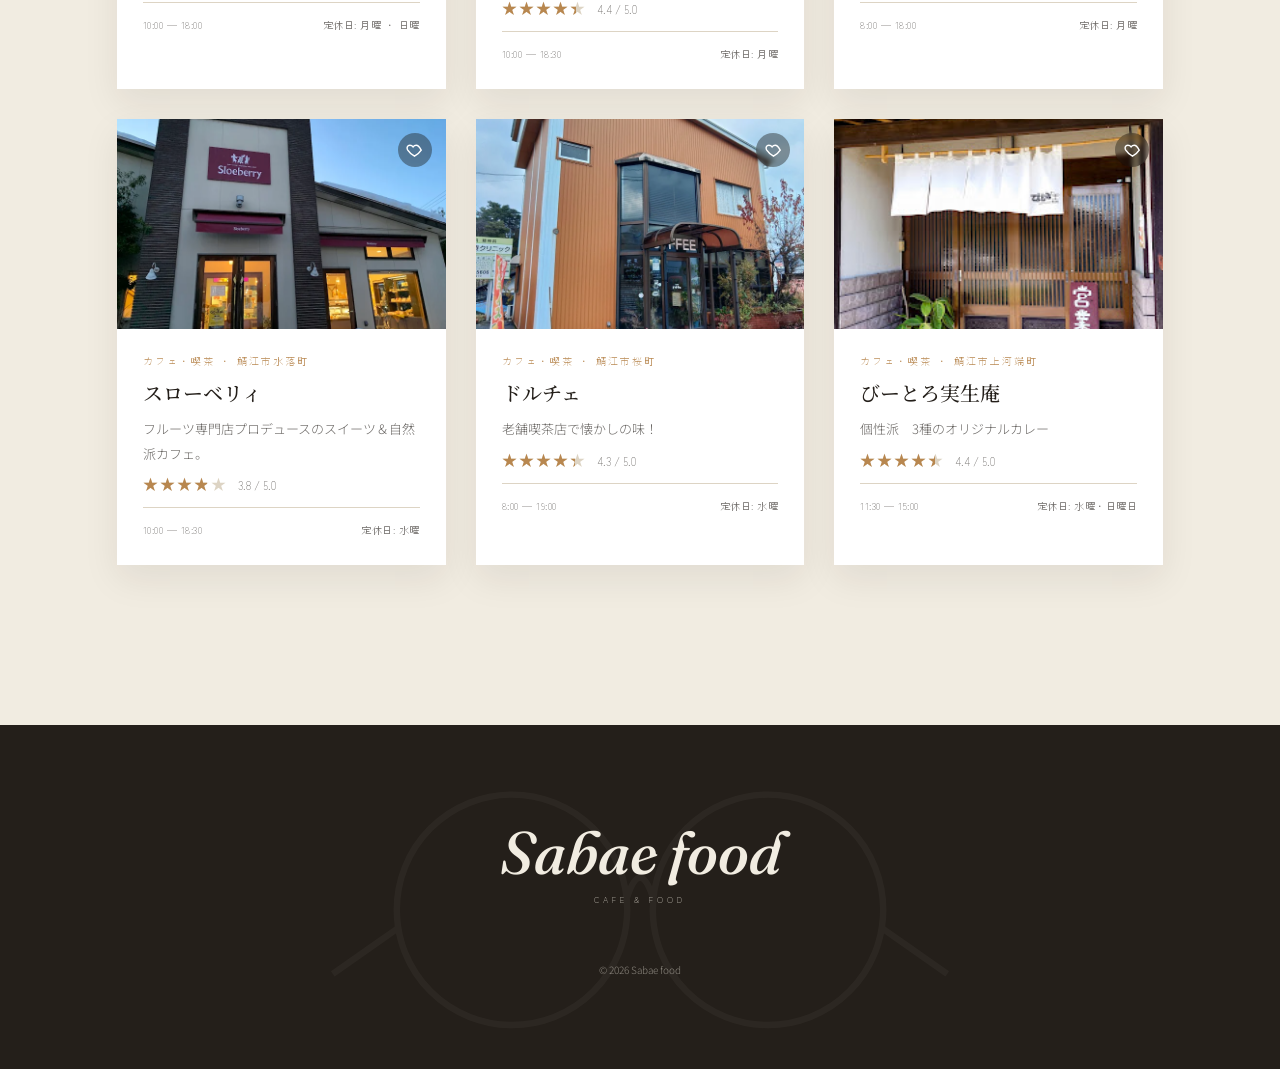
==== commit a670a267: "Add files via upload" ====
--- a/cafes.html
+++ b/cafes.html
@@ -60,7 +60,7 @@
         <p class="section-label">SABAE FOOD GUIDE</p>
 
         <h1>
-            鯖江の<br>
+            鯖江の、<br>
             お気に入りのお店を。
         </h1>
 
@@ -97,7 +97,7 @@
                 <path d="M10.5 9c0-1 1-1 1-2s-1-1-1-2" fill="none" stroke="currentColor" stroke-width="0.9" stroke-linecap="round" />
                 <path d="M13 9c0-1 1-1 1-2s-1-1-1-2" fill="none" stroke="currentColor" stroke-width="0.9" stroke-linecap="round" />
             </svg>
-            <input type="text" id="cafeSearch" class="search-input" placeholder="お店の名前を検索">
+            <input type="text" id="cafeSearch" class="search-input" placeholder="お店の名前で検索...">
         </div>
 
     </section>
@@ -123,6 +123,10 @@
         <div class="modal" id="modalCard">
 
             <button class="modal-close" id="modalClose" aria-label="閉じる">&times;</button>
+
+            <button class="modal-favorite" id="modalFavorite" type="button" aria-label="お気に入り登録">
+                <svg viewBox="0 0 24 24"><path d="M12 20s-7-4.35-9.5-8.5C.5 8 2 4.5 5.5 4.5c2 0 3.5 1 4.5 2.5 1-1.5 2.5-2.5 4.5-2.5C18 4.5 19.5 8 21.5 11.5 19 15.65 12 20 12 20z"/></svg>
+            </button>
 
             <div class="modal-image">
                 <img id="modalImage" src="" alt="">
--- a/style.css
+++ b/style.css
@@ -152,6 +152,8 @@
 
     padding: 24px;
 
+    overflow-y: auto;
+
     background: rgba(24, 20, 16, 0.6);
 
     opacity: 0;
@@ -172,6 +174,8 @@
     max-width: 420px;
     max-height: 82vh;
 
+    margin: auto;
+
     background: var(--kinari);
 
     box-shadow: 0 30px 60px rgba(24, 20, 16, 0.35);
@@ -367,24 +371,39 @@
 }
 
 
-/* 画面の高さが低いとき（スマホ横画面など）は、ポップアップをコンパクトにする */
+/* 画面の高さが低いとき（スマホ横画面など）は、
+   内側での区切ったスクロールをやめて、ポップアップ全体を伸ばし、
+   外側（news-overlay）でまとめてスクロールできるようにする */
 @media (max-height: 500px) {
 
     .news-overlay {
+        align-items: flex-start;
         padding: 10px;
     }
 
     .news-modal {
-        max-height: 94vh;
+        max-height: none;
+        margin: 0 auto;
+    }
+
+    .news-modal-list {
+        flex: none;
+        min-height: auto;
+
+        overflow-y: visible;
+
+        padding: 10px;
+        gap: 8px;
     }
 
     .news-modal-header {
         padding: 10px 16px;
-    }
-
-    .news-modal-list {
-        padding: 10px;
-        gap: 8px;
+
+        position: sticky;
+        top: 0;
+        z-index: 1;
+
+        background: var(--kinari);
     }
 
     .news-banner {
@@ -433,9 +452,9 @@
     clip-path: circle(150% at 50% 50%);
 
     transition:
-        clip-path 0.9s cubic-bezier(.83, 0, .17, 1) 2.15s,
-        transform 0.9s cubic-bezier(.83, 0, .17, 1) 2.15s,
-        opacity 0.5s ease 2.6s;
+        clip-path 1.1s cubic-bezier(.83, 0, .17, 1) 3.4s,
+        transform 1.1s cubic-bezier(.83, 0, .17, 1) 3.4s,
+        opacity 0.6s ease 4.1s;
 }
 
 
@@ -462,7 +481,7 @@
 
     opacity: 0.9;
 
-    animation: shockwaveExpand 1.1s cubic-bezier(.16, 1, .3, 1) forwards 0.05s;
+    animation: shockwaveExpand 1.7s cubic-bezier(.16, 1, .3, 1) forwards 0.08s;
 }
 
 
@@ -486,7 +505,7 @@
 
     filter: drop-shadow(0 0 14px rgba(184, 135, 79, 0.85));
 
-    animation: introRingBurst 0.7s cubic-bezier(.34, 1.56, .64, 1) forwards;
+    animation: introRingBurst 1.1s cubic-bezier(.34, 1.56, .64, 1) forwards;
 }
 
 
@@ -513,14 +532,14 @@
     stroke-dasharray: 300;
     stroke-dashoffset: 300;
 
-    animation: introRingDraw 0.5s cubic-bezier(.65, 0, .35, 1) forwards 0.1s;
-}
-
-.intro-loader-ring circle:nth-child(1) { animation-delay: 0.1s; }
-.intro-loader-ring circle:nth-child(2) { animation-delay: 0.16s; }
-.intro-loader-ring path:nth-child(3) { animation-delay: 0.22s; }
-.intro-loader-ring path:nth-child(4) { animation-delay: 0.28s; }
-.intro-loader-ring path:nth-child(5) { animation-delay: 0.34s; }
+    animation: introRingDraw 0.8s cubic-bezier(.65, 0, .35, 1) forwards 0.15s;
+}
+
+.intro-loader-ring circle:nth-child(1) { animation-delay: 0.15s; }
+.intro-loader-ring circle:nth-child(2) { animation-delay: 0.26s; }
+.intro-loader-ring path:nth-child(3) { animation-delay: 0.37s; }
+.intro-loader-ring path:nth-child(4) { animation-delay: 0.48s; }
+.intro-loader-ring path:nth-child(5) { animation-delay: 0.59s; }
 
 
 @keyframes introRingDraw {
@@ -551,7 +570,7 @@
 
     text-shadow: 0 0 22px rgba(184, 135, 79, 0.55);
 
-    animation: introWordPunch 0.65s cubic-bezier(.34, 1.56, .64, 1) forwards 0.55s;
+    animation: introWordPunch 1s cubic-bezier(.34, 1.56, .64, 1) forwards 0.9s;
 }
 
 
@@ -585,7 +604,7 @@
     background: var(--kohaku);
     box-shadow: 0 0 12px rgba(184, 135, 79, 0.9);
 
-    animation: introLineSnap 0.25s cubic-bezier(.65, 0, .35, 1) forwards 1.05s;
+    animation: introLineSnap 0.4s cubic-bezier(.65, 0, .35, 1) forwards 1.75s;
 }
 
 
@@ -603,7 +622,7 @@
 
     opacity: 0;
 
-    animation: introSmallIn 0.5s ease forwards 1.25s;
+    animation: introSmallIn 0.7s ease forwards 2.05s;
 }
 
 
@@ -624,7 +643,7 @@
 
     pointer-events: none;
 
-    animation: introFlashPulse 0.3s ease forwards 1.95s;
+    animation: introFlashPulse 0.45s ease forwards 3.15s;
 }
 
 
@@ -968,6 +987,13 @@
 h2 {
     font-family: var(--font-jp-head);
     font-weight: 500;
+
+    overflow-wrap: break-word;
+}
+
+
+.hero h1 {
+    overflow-wrap: break-word;
 }
 
 
@@ -1072,6 +1098,17 @@
     height: 650px;
 
     object-fit: cover;
+
+    filter: grayscale(1);
+    transform: scale(1.03);
+
+    transition: filter 1.6s ease, transform 1.6s ease;
+}
+
+
+.about.show .about-image img {
+    filter: grayscale(0);
+    transform: scale(1);
 }
 
 
@@ -1240,20 +1277,45 @@
 
     margin: auto;
 
-    display: grid;
-
-    grid-template-columns: 2fr 1fr 1fr;
+    display: flex;
 
     gap: 15px;
 
-    align-items: stretch;
-}
-
-
-.gallery div {
+    overflow-x: auto;
+
+    scroll-snap-type: x proximity;
+
+    padding-bottom: 12px;
+
+    -webkit-overflow-scrolling: touch;
+}
+
+
+.gallery::-webkit-scrollbar {
+    height: 4px;
+}
+
+
+.gallery::-webkit-scrollbar-thumb {
+    background: var(--washi);
+}
+
+
+.gallery > div {
+    flex: 0 0 340px;
+
+    height: 440px;
+
+    scroll-snap-align: start;
+
     overflow: hidden;
 
     position: relative;
+}
+
+
+.gallery-large {
+    flex: 0 0 520px;
 }
 
 
@@ -1284,8 +1346,6 @@
     width: 100%;
     height: 100%;
 
-    min-height: 350px;
-
     object-fit: cover;
 
     filter: grayscale(0.15);
@@ -1298,11 +1358,6 @@
     transform: scale(1.06);
 
     filter: grayscale(0);
-}
-
-
-.gallery-large img {
-    min-height: 550px;
 }
 
 
@@ -1743,6 +1798,55 @@
 }
 
 
+.modal-favorite {
+    position: absolute;
+
+    top: 14px;
+    right: 56px;
+
+    z-index: 2;
+
+    width: 32px;
+    height: 32px;
+
+    border: none;
+    border-radius: 50%;
+
+    background: rgba(24, 20, 16, 0.55);
+
+    display: flex;
+    align-items: center;
+    justify-content: center;
+
+    cursor: pointer;
+
+    transition: background 0.2s ease;
+}
+
+
+.modal-favorite svg {
+    width: 16px;
+    height: 16px;
+
+    fill: none;
+    stroke: white;
+    stroke-width: 2;
+
+    transition: fill 0.2s ease, stroke 0.2s ease;
+}
+
+
+.modal-favorite.is-favorite {
+    background: rgba(156, 80, 49, 0.9);
+}
+
+
+.modal-favorite.is-favorite svg {
+    fill: var(--kinari);
+    stroke: var(--kinari);
+}
+
+
 .modal-image {
     height: 220px;
 
@@ -1918,6 +2022,8 @@
 
 
 .cafe-card {
+    position: relative;
+
     display: flex;
     flex-direction: column;
 
@@ -1931,6 +2037,67 @@
     box-shadow: 0 14px 34px rgba(36, 31, 26, 0.08);
 
     transition: transform 0.4s ease, box-shadow 0.4s ease;
+}
+
+
+.favorite-btn {
+    position: absolute;
+
+    top: 14px;
+    right: 14px;
+
+    z-index: 2;
+
+    width: 34px;
+    height: 34px;
+
+    border: none;
+    border-radius: 50%;
+
+    background: rgba(24, 20, 16, 0.4);
+    backdrop-filter: blur(2px);
+
+    display: flex;
+    align-items: center;
+    justify-content: center;
+
+    cursor: pointer;
+
+    transition: transform 0.2s ease, background 0.2s ease;
+}
+
+
+.favorite-btn:hover {
+    transform: scale(1.08);
+}
+
+
+.favorite-btn svg {
+    width: 17px;
+    height: 17px;
+
+    fill: none;
+    stroke: white;
+    stroke-width: 2;
+
+    transition: fill 0.2s ease, stroke 0.2s ease;
+}
+
+
+.favorite-btn.is-favorite {
+    background: rgba(156, 80, 49, 0.9);
+}
+
+
+.favorite-btn.is-favorite svg {
+    fill: var(--kinari);
+    stroke: var(--kinari);
+}
+
+
+/* エリアフィルターの中の「♡ お気に入り」ボタンだけ少し色を変える */
+.favorite-filter-btn {
+    color: var(--beni);
 }
 
 
@@ -2328,6 +2495,16 @@
         height: 26px;
     }
 
+    .hero {
+        height: 56.25vw;
+        min-height: 220px;
+    }
+
+    .hero-image {
+        background-size: contain;
+        background-color: var(--sumi);
+    }
+
     .hero-content {
         left: 7%;
         bottom: 12%;
@@ -2370,6 +2547,10 @@
         font-size: 12px;
     }
 
+    .about-text h2 {
+        font-size: clamp(30px, 8vw, 46px);
+    }
+
     .story {
         padding: 110px 25px;
     }
@@ -2378,13 +2559,13 @@
         padding: 100px 20px;
     }
 
-    .gallery {
-        grid-template-columns: 1fr;
-    }
-
-    .gallery img,
-    .gallery-large img {
-        min-height: 350px;
+    .gallery > div {
+        flex: 0 0 220px;
+        height: 300px;
+    }
+
+    .gallery-large {
+        flex: 0 0 260px;
     }
 
     .access {
@@ -2393,6 +2574,10 @@
         gap: 60px;
     }
 
+    .access-text h2 {
+        font-size: clamp(34px, 10vw, 50px);
+    }
+
     .access-image img {
         height: 400px;
     }
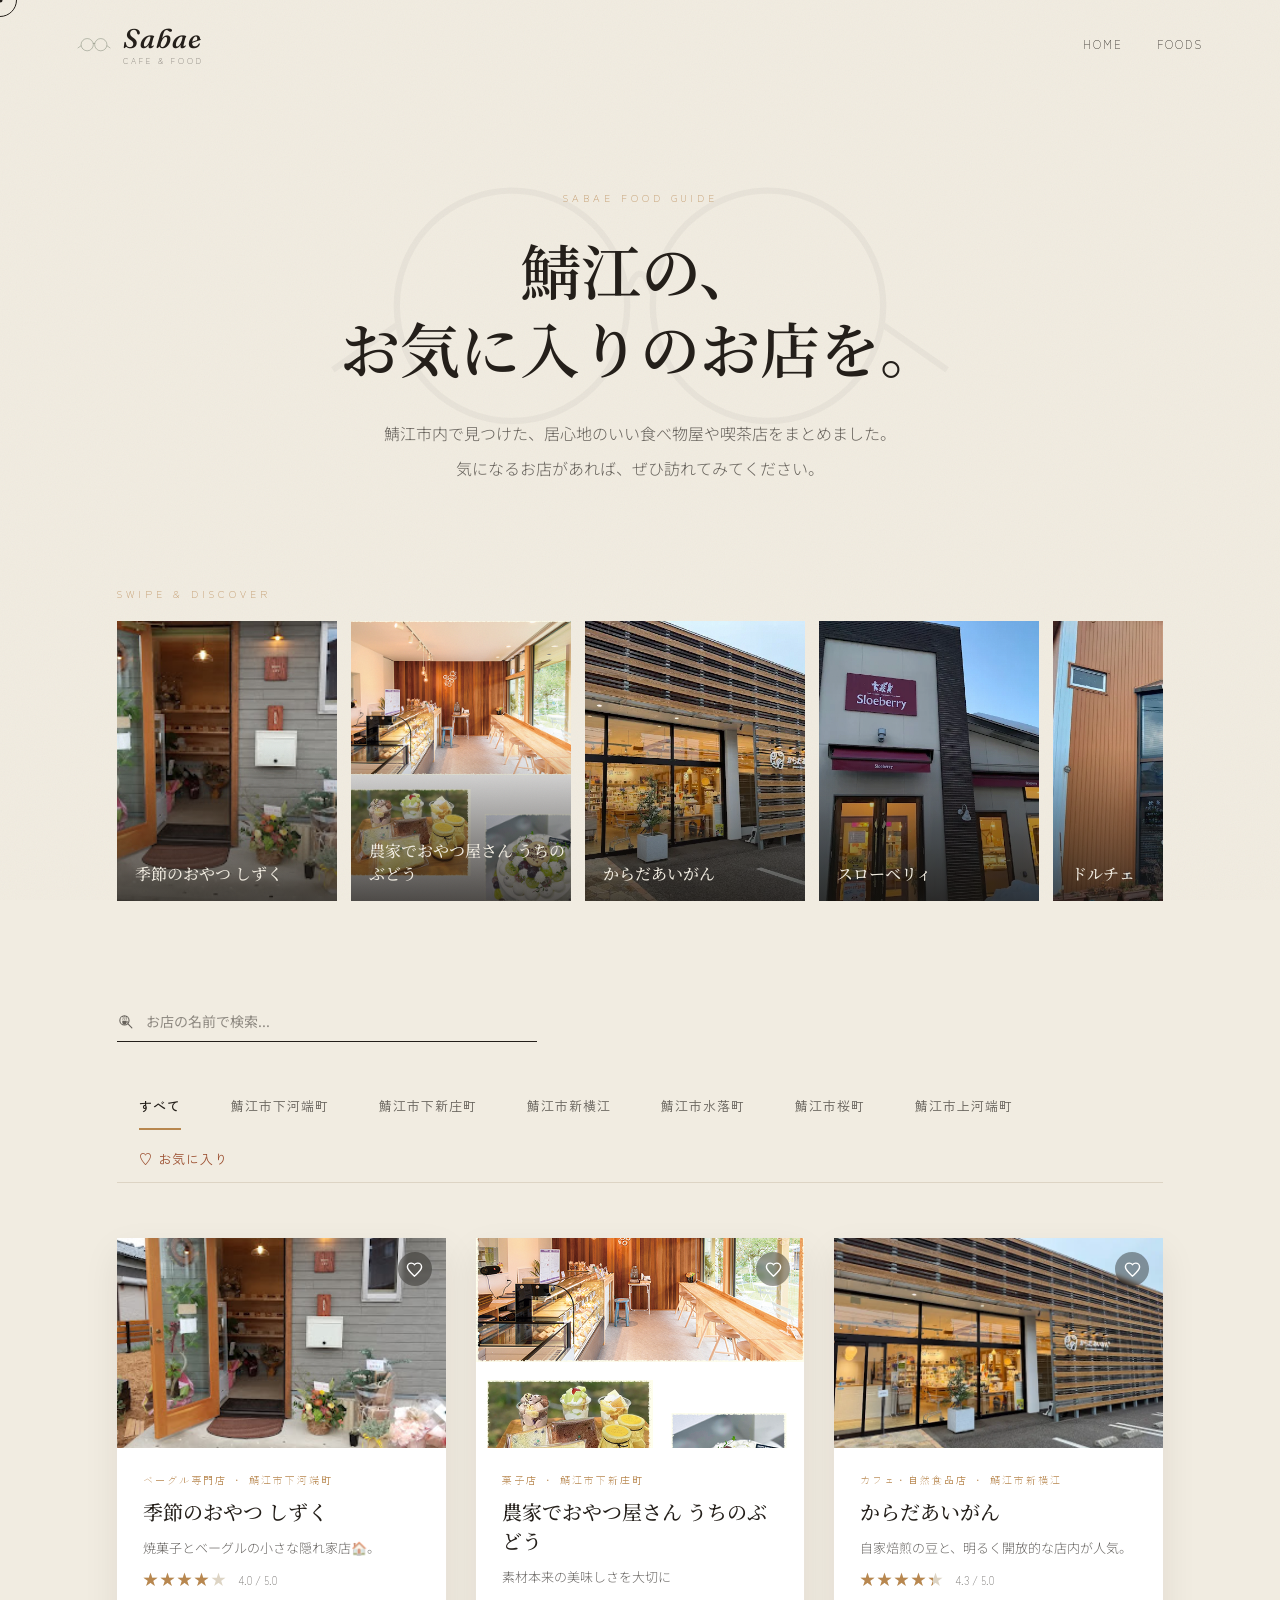
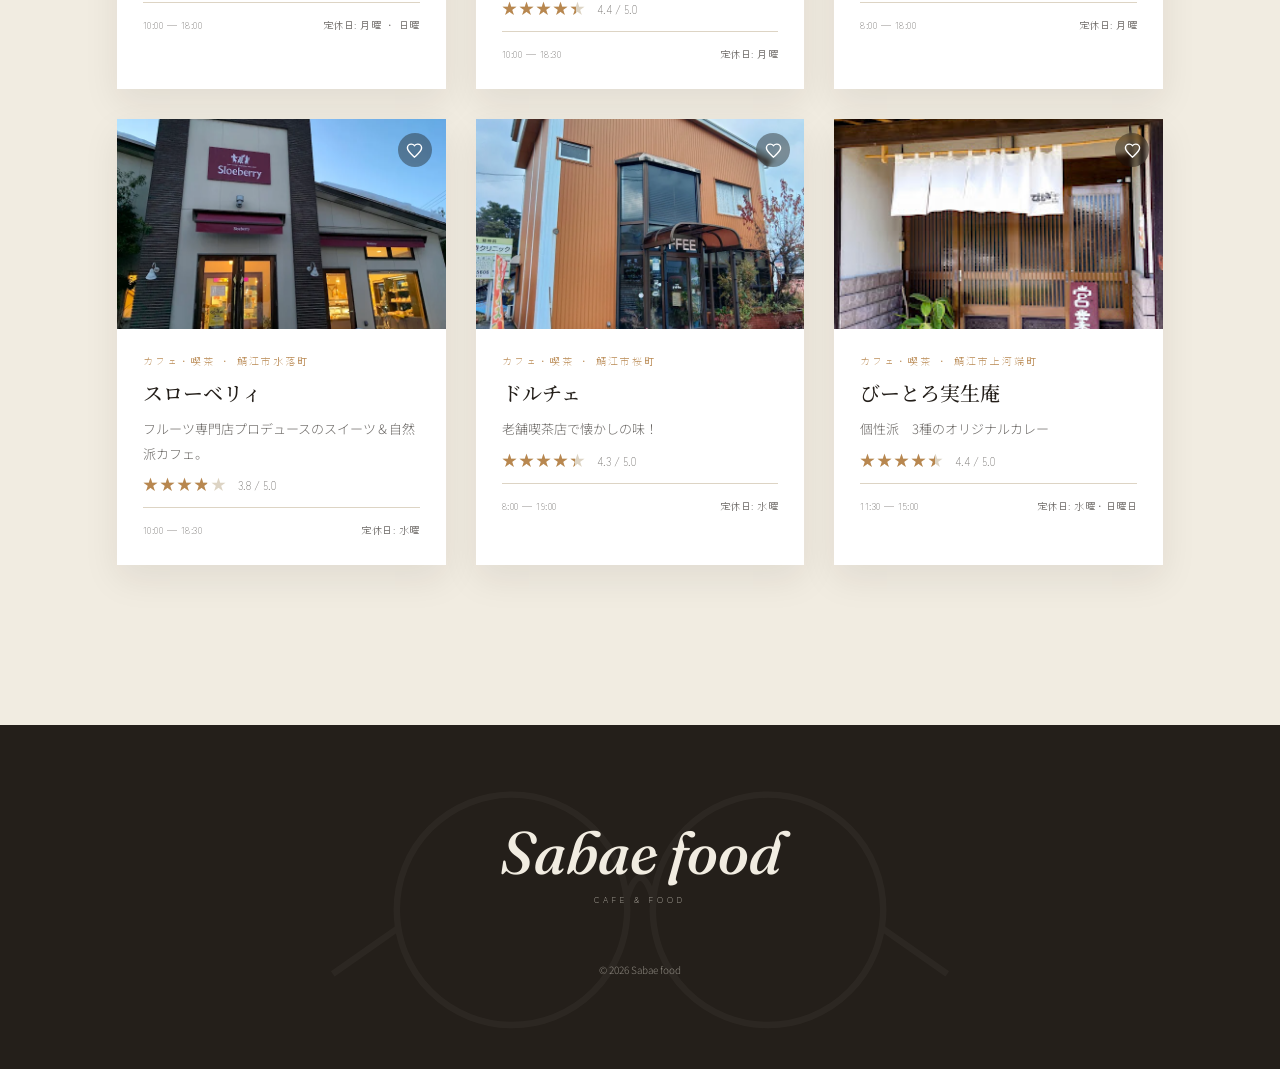
==== commit b2ff8fa4: "Add files via upload" ====
--- a/cafes.html
+++ b/cafes.html
@@ -125,7 +125,7 @@
             <button class="modal-close" id="modalClose" aria-label="閉じる">&times;</button>
 
             <button class="modal-favorite" id="modalFavorite" type="button" aria-label="お気に入り登録">
-                <svg viewBox="0 0 24 24"><path d="M12 20s-7-4.35-9.5-8.5C.5 8 2 4.5 5.5 4.5c2 0 3.5 1 4.5 2.5 1-1.5 2.5-2.5 4.5-2.5C18 4.5 19.5 8 21.5 11.5 19 15.65 12 20 12 20z"/></svg>
+                <svg viewBox="0 0 24 24"><path d="M12 21.35l-1.45-1.32C5.4 15.36 2 12.28 2 8.5 2 5.42 4.42 3 7.5 3c1.74 0 3.41.81 4.5 2.09C13.09 3.81 14.76 3 16.5 3 19.58 3 22 5.42 22 8.5c0 3.78-3.4 6.86-8.55 11.54L12 21.35z"/></svg>
             </button>
 
             <div class="modal-image">
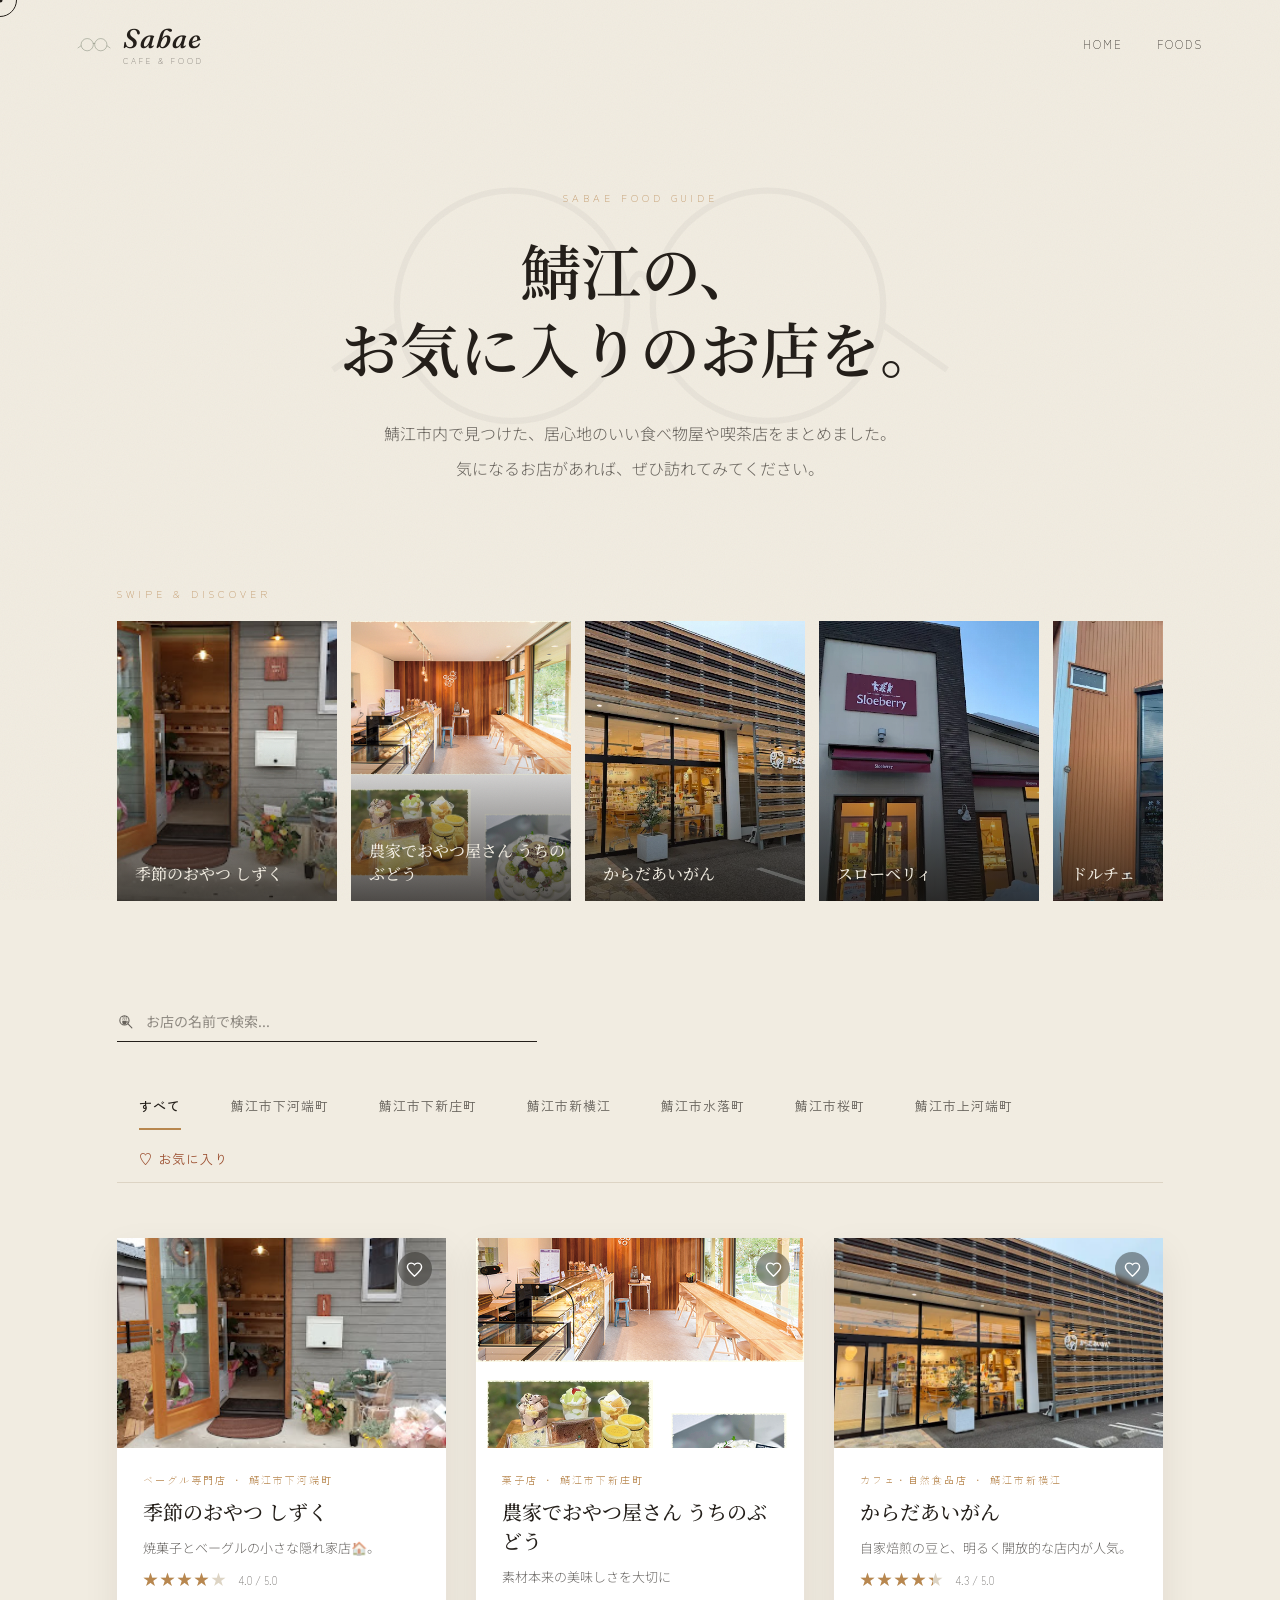
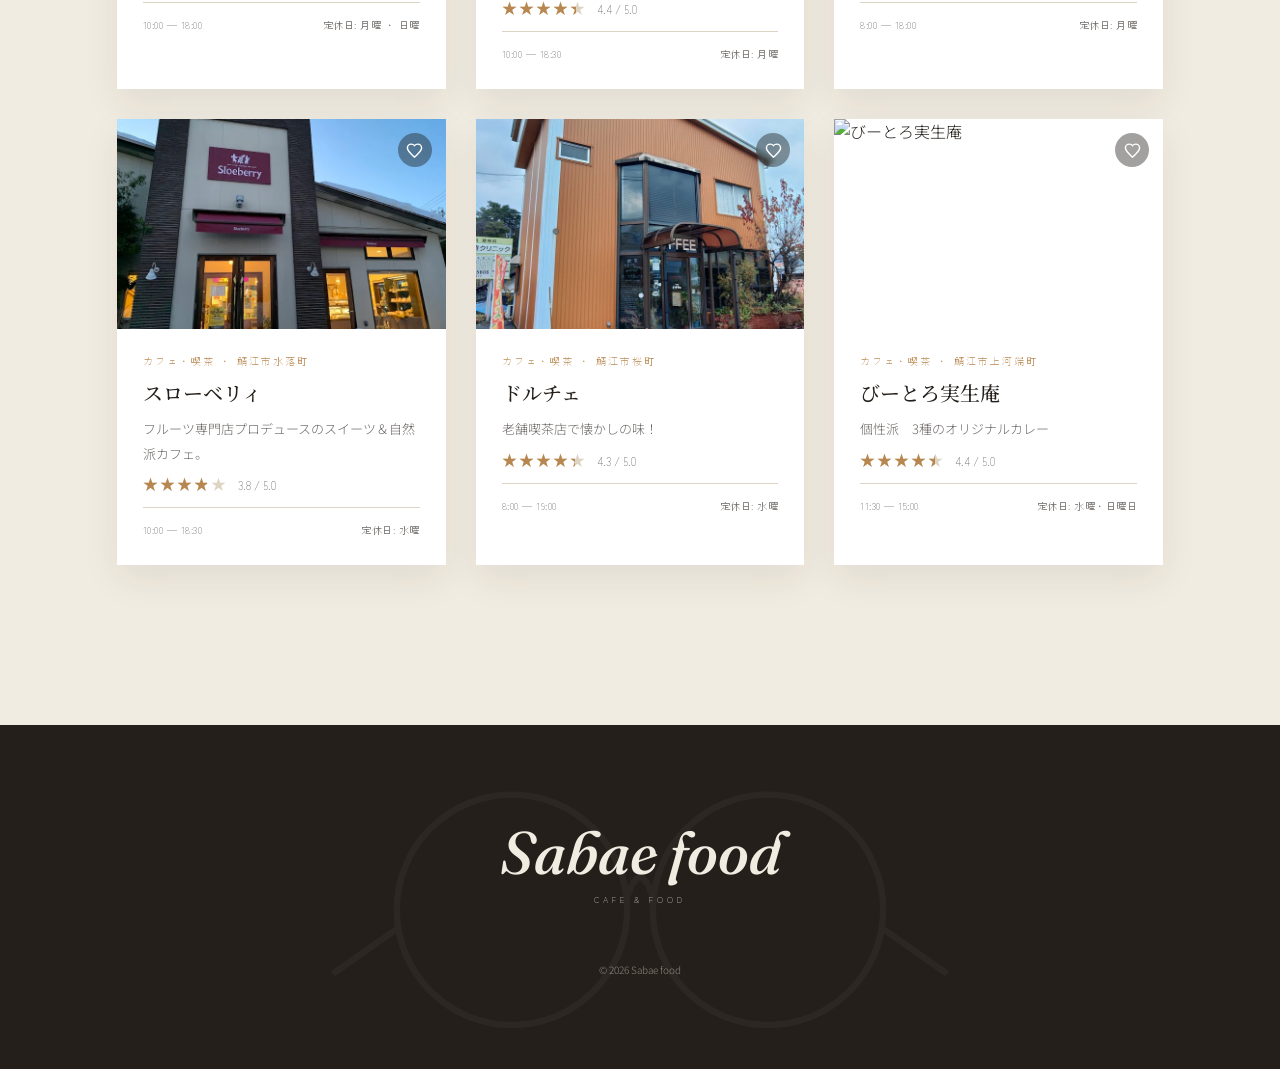
==== commit cc1d4efd: "Add files via upload" ====
--- a/cafes.html
+++ b/cafes.html
@@ -151,6 +151,15 @@
                     <p><span>CLOSED</span><span id="modalClosed"></span></p>
                 </div>
 
+                <a class="modal-instagram" id="modalInstagram" href="#" target="_blank" rel="noopener">
+                    <svg viewBox="0 0 24 24" aria-hidden="true">
+                        <rect x="3" y="3" width="18" height="18" rx="5" fill="none" stroke="currentColor" stroke-width="1.5" />
+                        <circle cx="12" cy="12" r="4.2" fill="none" stroke="currentColor" stroke-width="1.5" />
+                        <circle cx="17.2" cy="6.8" r="1" fill="currentColor" />
+                    </svg>
+                    Instagramを見る
+                </a>
+
                 <div class="modal-map">
                     <iframe
                         id="modalMapFrame"
--- a/style.css
+++ b/style.css
@@ -1944,6 +1944,44 @@
 }
 
 
+.modal-instagram {
+    display: flex;
+    align-items: center;
+    gap: 8px;
+
+    margin-top: 4px;
+
+    padding: 10px 14px;
+
+    color: var(--sumi);
+    text-decoration: none;
+
+    font-family: var(--font-utility);
+    font-size: 11px;
+    letter-spacing: 1px;
+
+    border: 1px solid var(--washi);
+
+    transition: background 0.25s ease, border-color 0.25s ease;
+}
+
+
+.modal-instagram:hover {
+    background: var(--washi);
+    border-color: var(--kohaku);
+}
+
+
+.modal-instagram svg {
+    width: 16px;
+    height: 16px;
+
+    color: var(--kohaku);
+
+    flex-shrink: 0;
+}
+
+
 .area-filters {
     display: flex;
     flex-wrap: wrap;
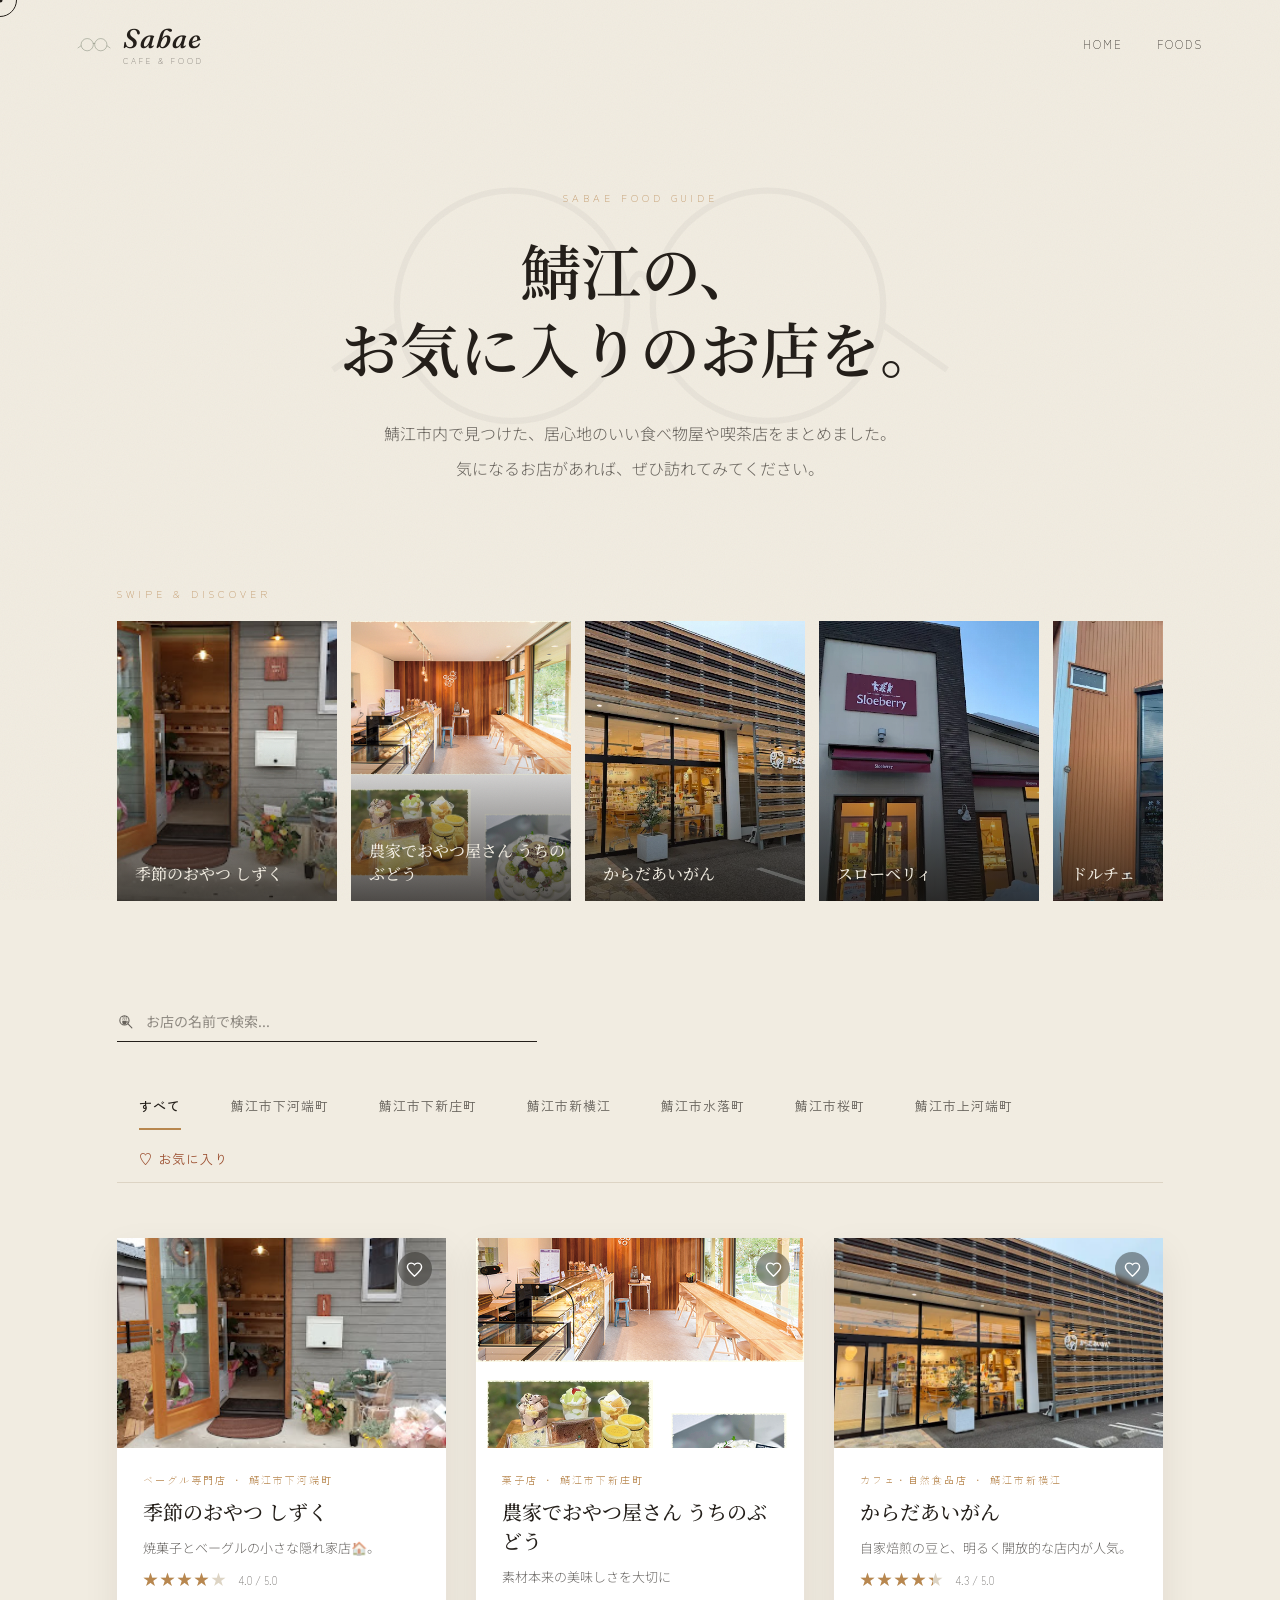
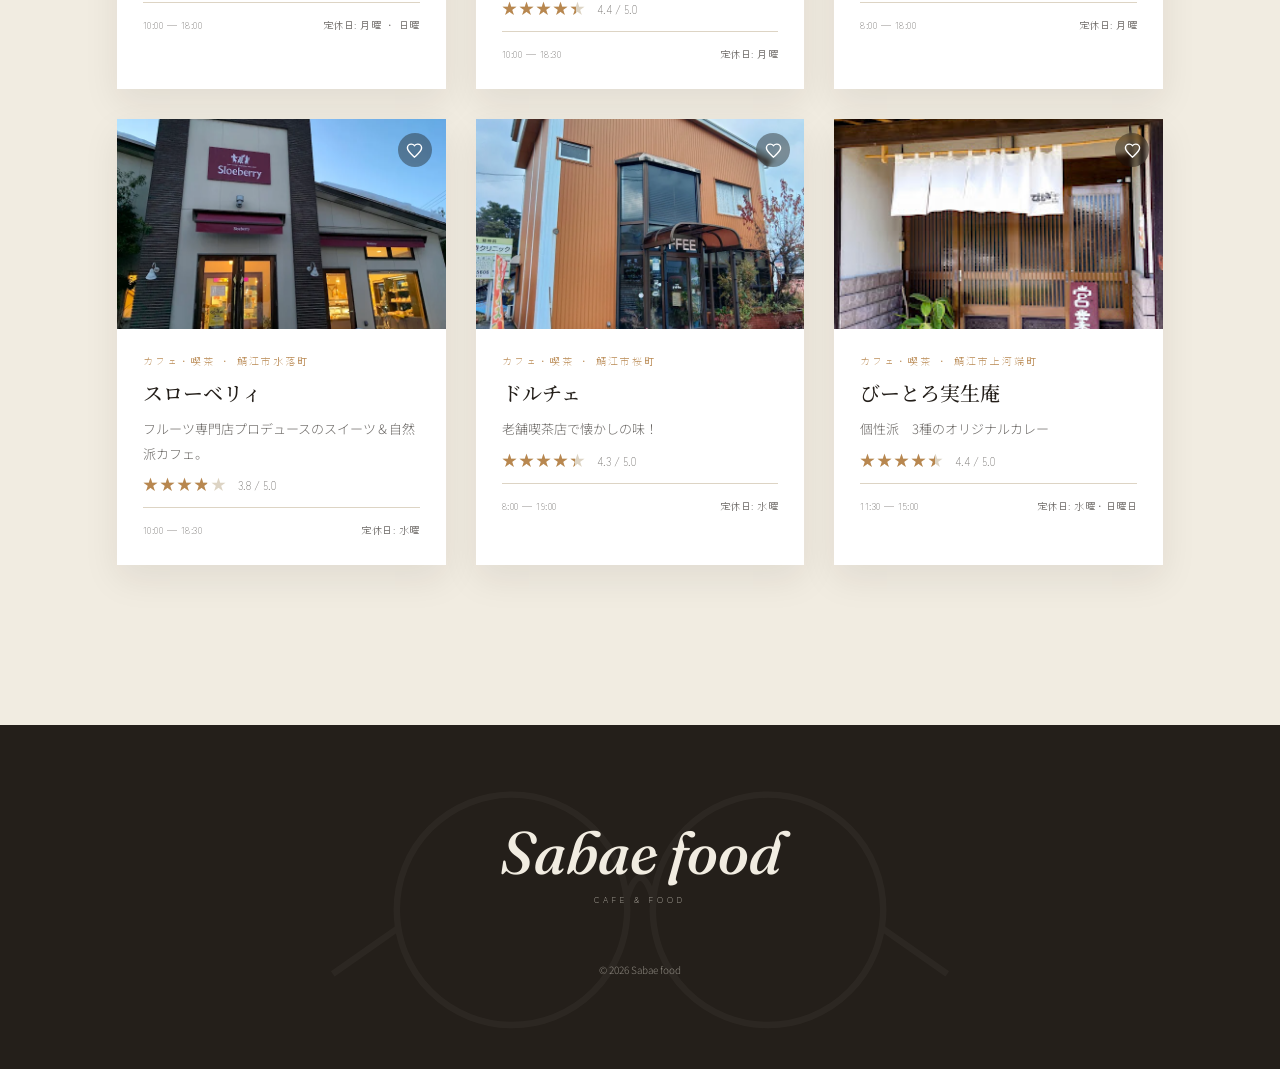
==== commit eca7ca9b: "Add files via upload" ====
--- a/cafes.html
+++ b/cafes.html
@@ -152,10 +152,20 @@
                 </div>
 
                 <a class="modal-instagram" id="modalInstagram" href="#" target="_blank" rel="noopener">
-                    <svg viewBox="0 0 24 24" aria-hidden="true">
-                        <rect x="3" y="3" width="18" height="18" rx="5" fill="none" stroke="currentColor" stroke-width="1.5" />
-                        <circle cx="12" cy="12" r="4.2" fill="none" stroke="currentColor" stroke-width="1.5" />
-                        <circle cx="17.2" cy="6.8" r="1" fill="currentColor" />
+                    <svg viewBox="0 0 48 48" aria-hidden="true">
+                        <defs>
+                            <linearGradient id="igGradient" x1="0%" y1="100%" x2="100%" y2="0%">
+                                <stop offset="0%" stop-color="#feda75" />
+                                <stop offset="25%" stop-color="#fa7e1e" />
+                                <stop offset="50%" stop-color="#d62976" />
+                                <stop offset="75%" stop-color="#962fbf" />
+                                <stop offset="100%" stop-color="#4f5bd5" />
+                            </linearGradient>
+                        </defs>
+                        <rect x="2" y="2" width="44" height="44" rx="12" fill="url(#igGradient)" />
+                        <rect x="12" y="12" width="24" height="24" rx="7" fill="none" stroke="white" stroke-width="2.6" />
+                        <circle cx="24" cy="24" r="6.2" fill="none" stroke="white" stroke-width="2.6" />
+                        <circle cx="32.2" cy="15.8" r="1.6" fill="white" />
                     </svg>
                     Instagramを見る
                 </a>
--- a/style.css
+++ b/style.css
@@ -1973,10 +1973,8 @@
 
 
 .modal-instagram svg {
-    width: 16px;
-    height: 16px;
-
-    color: var(--kohaku);
+    width: 20px;
+    height: 20px;
 
     flex-shrink: 0;
 }
